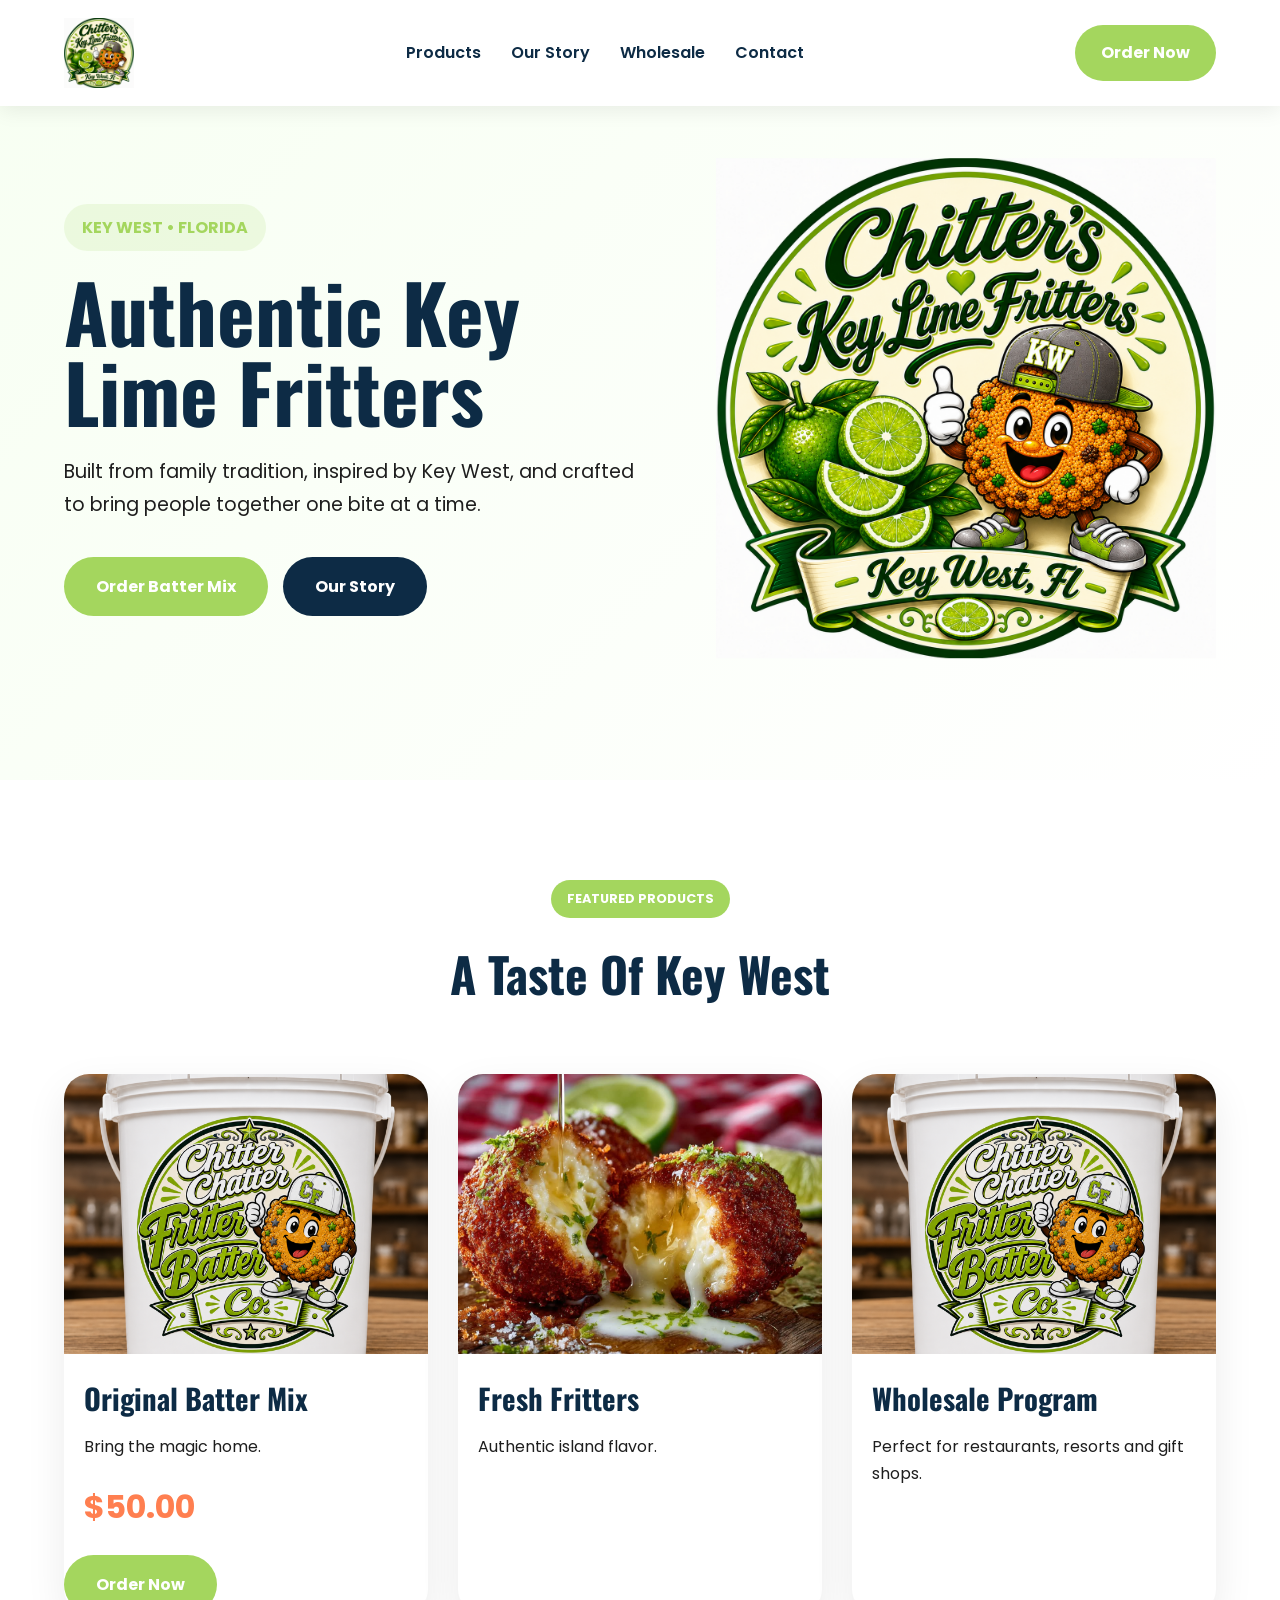
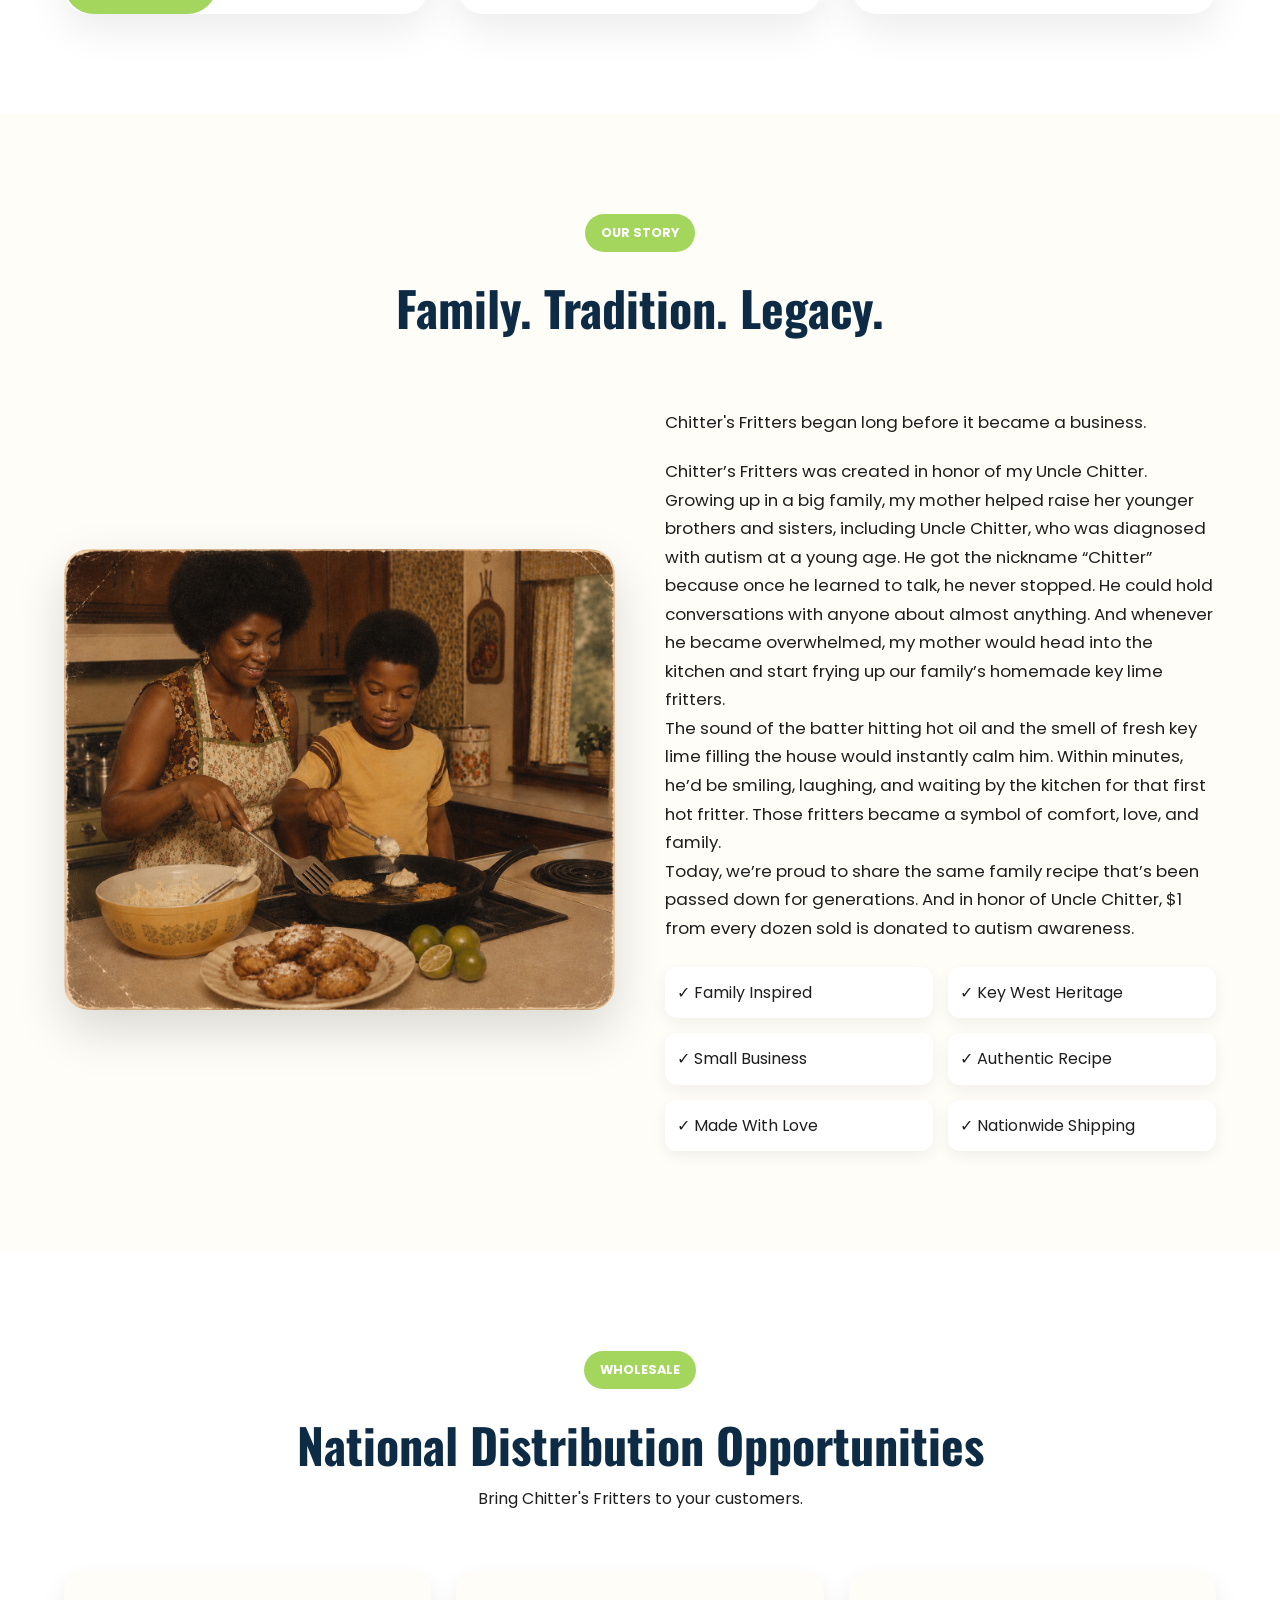
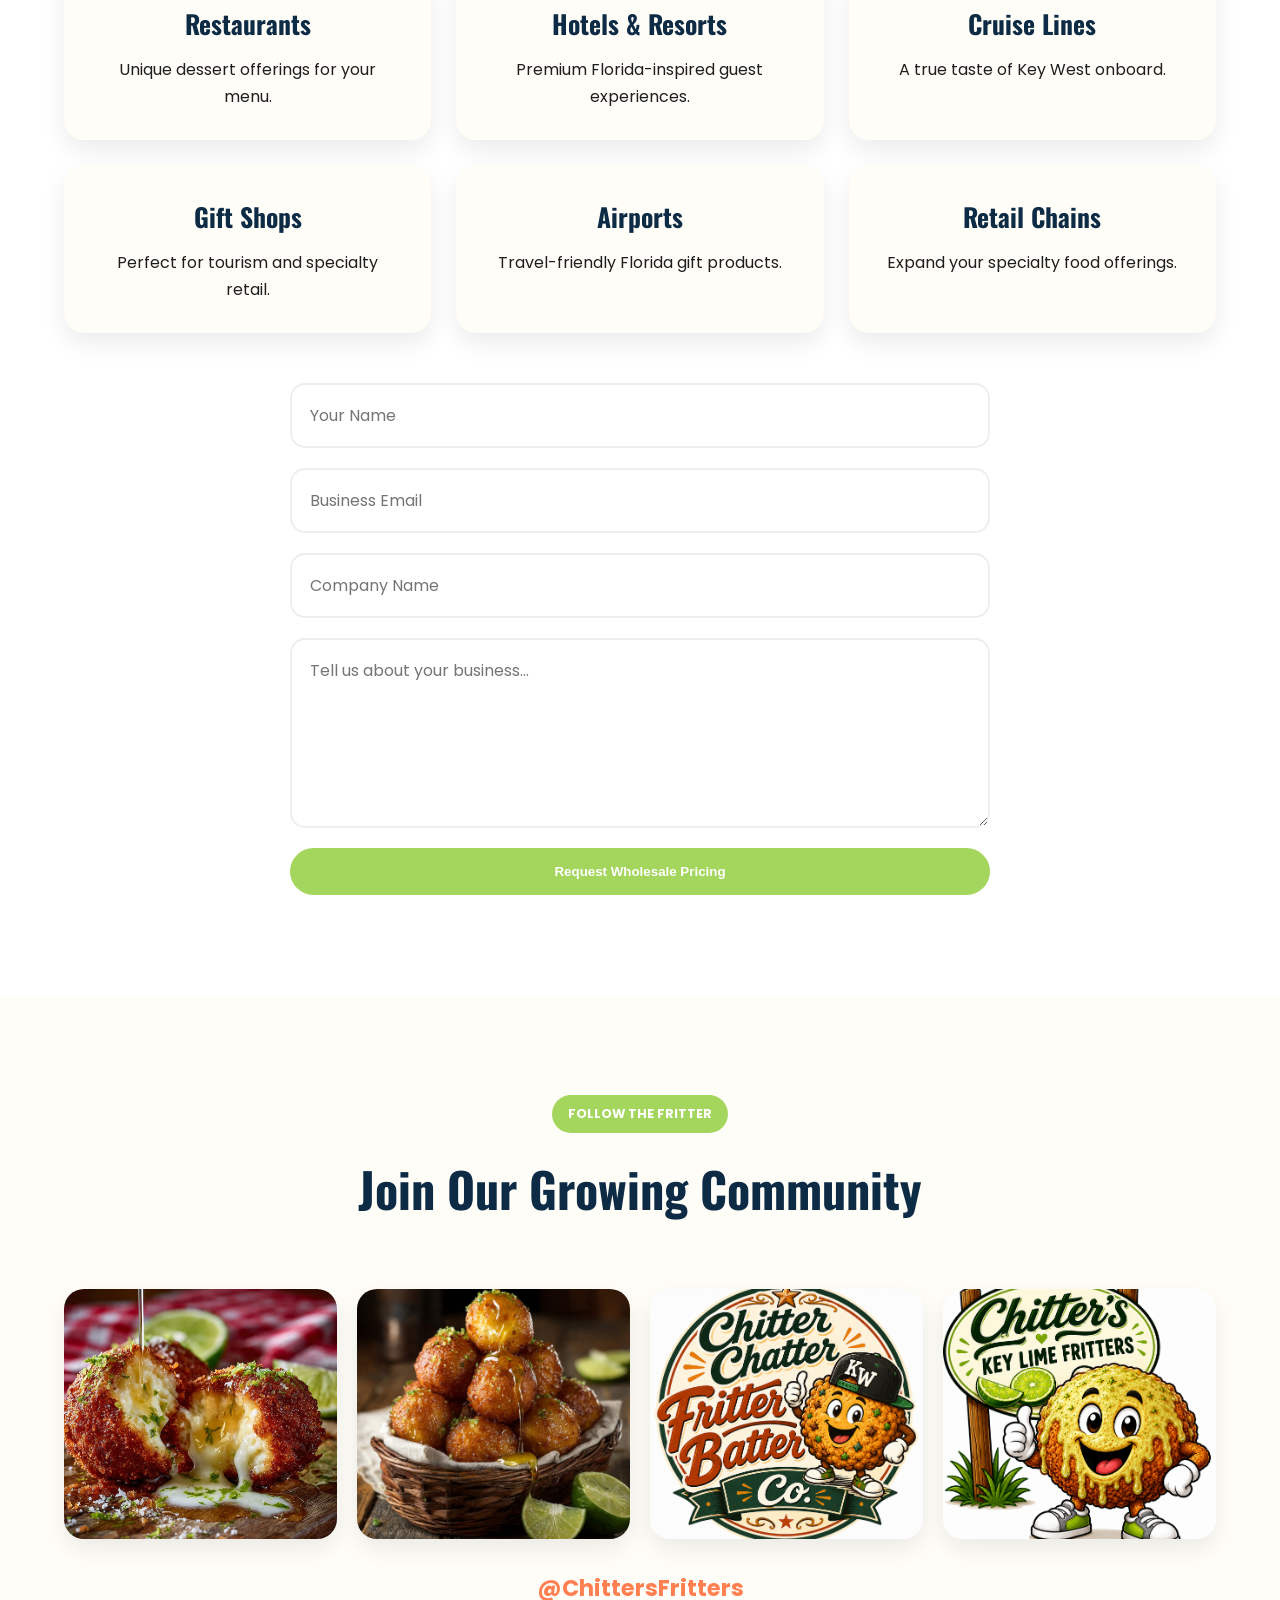
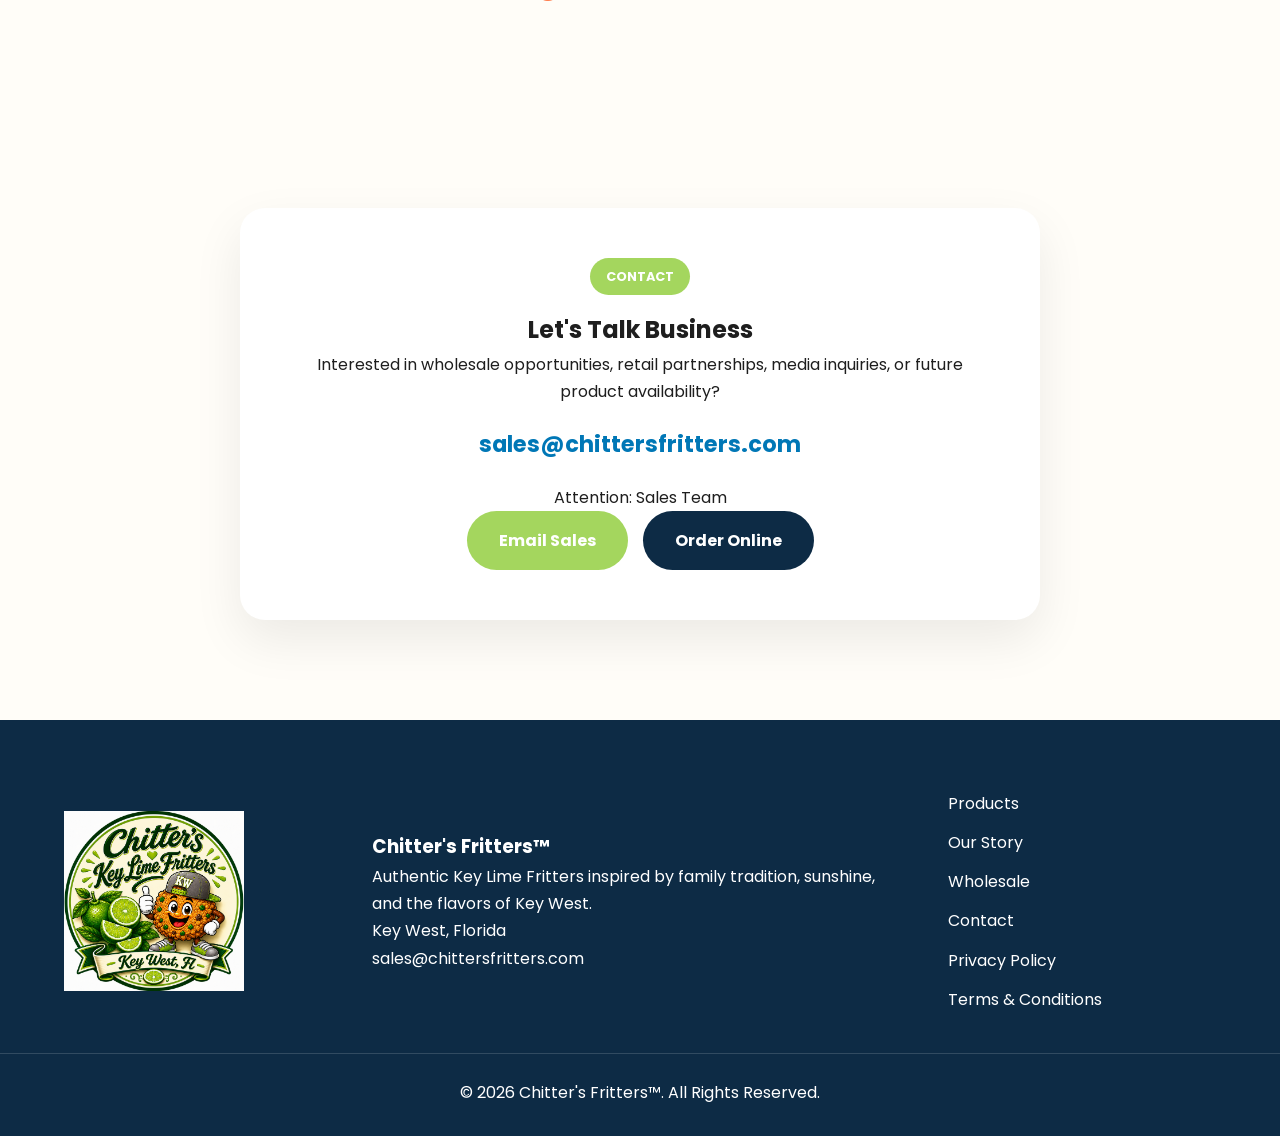
==== index.html @ dd75ef7e "Fix Stripe link URLs in index.html" ====
<!DOCTYPE html>
<html lang="en">
<head>

<meta charset="UTF-8">
<meta name="viewport" content="width=device-width, initial-scale=1.0">

<title>Chitter's Fritters™ | Authentic Key Lime Fritters From Key West Florida</title>

<meta name="description" content="Authentic Key Lime Fritters from Key West, Florida. Order online, explore our family story, and discover wholesale opportunities nationwide.">

<meta name="keywords" content="Key Lime Fritters, Key West Dessert, Florida Bakery, Wholesale Desserts, Key Lime Batter Mix">

<meta name="robots" content="index,follow">

<meta property="og:title" content="Chitter's Fritters™">
<meta property="og:description" content="Authentic Key Lime Fritters from Key West, Florida.">
<meta property="og:image" content="img/social-share.jpg">
<meta property="og:type" content="website">

<meta name="twitter:card" content="summary_large_image">
<meta name="twitter:title" content="Chitter's Fritters™">
<meta name="twitter:description" content="Authentic Key Lime Fritters from Key West, Florida.">
<meta name="twitter:image" content="img/social-share.jpg">

<link rel="preconnect" href="https://fonts.googleapis.com">
<link rel="preconnect" href="https://fonts.gstatic.com" crossorigin>

<link href="https://fonts.googleapis.com/css2?family=Oswald:wght@400;500;600;700&family=Poppins:wght@300;400;500;600;700&display=swap" rel="stylesheet">

<link rel="stylesheet" href="style.css">

</head>

<body>

<header class="site-header">

<div class="container header-container">

<a href="#" class="logo">
<img src="img/logo-main.png" alt="Chitter's Fritters Logo">
</a>

<button id="mobileToggle" class="mobile-toggle">
☰
</button>

<nav class="main-nav">

<a href="#products">Products</a>
<a href="#story">Our Story</a>
<a href="#wholesale">Wholesale</a>
<a href="#contact">Contact</a>

</nav>

<a href="https://buy.stripe.com/bJe4gB2RO29x9vb8bc6oo0"
class="header-cta">
Order Now
</a>

</div>

</header>

<section class="hero">

<div class="hero-overlay"></div>

<div class="container hero-container">

<div class="hero-content">

 

<span class="hero-badge">
KEY WEST • FLORIDA
</span>

<h1>
Authentic Key Lime Fritters
</h1>

<p>
Built from family tradition, inspired by Key West,
and crafted to bring people together one bite at a time.
</p>

<div class="hero-buttons">

<a href="https://buy.stripe.com/bJe4gB2RO29x9vb8bc6oo0"
class="btn btn-primary">
Order Batter Mix
</a>

<a href="#story"
class="btn btn-secondary">
Our Story
</a>

</div>

</div>

<div class="hero-image">

 <div class="hero-image">

    <img
    src="img/logo-main.png"
    alt="Chitter's Fritters"
    class="hero-logo">

</div>


</div>

</section>

<section id="products" class="products-section">

<div class="container">

<div class="section-header">

<span class="section-tag">
FEATURED PRODUCTS
</span>

<h2>
A Taste Of Key West
</h2>

</div>

<div class="product-grid">

<div class="product-card">

<img src="img/product-batter.png"
alt="Original Batter Mix">

<h3>
Original Batter Mix
</h3>

<p>
Bring the magic home.
</p>

<p class="price">
$50.00
</p>

<a href="https://buy.stripe.com/bJe4gB2RO29x9vb8bc6oo0"
class="btn btn-primary">
Order Now
</a>

</div>

<div class="product-card">

<img src="img/product-fritters.jpeg"
alt="Fresh Fritters">

<h3>
Fresh Fritters
</h3>

<p>
Authentic island flavor.
</p>

</div>

<div class="product-card">

<img src="img/product-wholesale.png"
alt="Wholesale">

<h3>
Wholesale Program
</h3>

<p>
Perfect for restaurants, resorts and gift shops.
</p>

</div>

</div>

</div>

</section>

 <section id="story" class="story-section">

<div class="container">

<div class="section-header">

<span class="section-tag">
OUR STORY
</span>

<h2>
Family. Tradition. Legacy.
</h2>

</div>

<div class="story-grid">

<div class="story-image">

<img
src="img/story-family.png"
alt="Clifford and his mother">

</div>

<div class="story-content">

<p>
Chitter's Fritters began long before it became a business.
</p>

<p>
Chitter’s Fritters was created in honor of my Uncle Chitter.
Growing up in a big family, my mother helped raise her younger brothers and sisters, including Uncle Chitter, who was diagnosed with autism at a young age.
He got the nickname “Chitter” because once he learned to talk, he never stopped. He could hold conversations with anyone about almost anything. And whenever he became overwhelmed, my mother would head into the kitchen and start frying up our family’s homemade key lime fritters.
<br>The sound of the batter hitting hot oil and the smell of fresh key lime filling the house would instantly calm him. Within minutes, he’d be smiling, laughing, and waiting by the kitchen for that first hot fritter.
Those fritters became a symbol of comfort, love, and family.
<br>Today, we’re proud to share the same family recipe that’s been passed down for generations.
And in honor of Uncle Chitter, $1 from every dozen sold is donated to autism awareness.


</p>



<ul class="story-features">

<li>✓ Family Inspired</li>
<li>✓ Key West Heritage</li>
<li>✓ Small Business</li>
<li>✓ Authentic Recipe</li>
<li>✓ Made With Love</li>
<li>✓ Nationwide Shipping</li>

</ul>

</div>

</div>

</div>

</section>

<section id="wholesale" class="wholesale-section">

<div class="container">

<div class="section-header">

<span class="section-tag">
WHOLESALE
</span>

<h2>
National Distribution Opportunities
</h2>

<p>
Bring Chitter's Fritters to your customers.
</p>

</div>

<div class="wholesale-grid">

<div class="wholesale-card">
<h3>Restaurants</h3>
<p>Unique dessert offerings for your menu.</p>
</div>

<div class="wholesale-card">
<h3>Hotels & Resorts</h3>
<p>Premium Florida-inspired guest experiences.</p>
</div>

<div class="wholesale-card">
<h3>Cruise Lines</h3>
<p>A true taste of Key West onboard.</p>
</div>

<div class="wholesale-card">
<h3>Gift Shops</h3>
<p>Perfect for tourism and specialty retail.</p>
</div>

<div class="wholesale-card">
<h3>Airports</h3>
<p>Travel-friendly Florida gift products.</p>
</div>

<div class="wholesale-card">
<h3>Retail Chains</h3>
<p>Expand your specialty food offerings.</p>
</div>

</div>

<div class="wholesale-form">

<form
action="https://formsubmit.co/sales@chittersfritters.com"
method="POST">

<input
type="hidden"
name="_subject"
value="New Wholesale Inquiry">

<input
type="text"
name="name"
placeholder="Your Name"
required>

<input
type="email"
name="email"
placeholder="Business Email"
required>

<input
type="text"
name="company"
placeholder="Company Name">

<textarea
name="message"
rows="6"
placeholder="Tell us about your business..."
required></textarea>

<button
type="submit"
class="btn btn-primary">

Request Wholesale Pricing

</button>

</form>

</div>

</div>

</section>

<section class="social-section">

<div class="container">

<div class="section-header">

<span class="section-tag">
FOLLOW THE FRITTER
</span>

<h2>
Join Our Growing Community
</h2>

</div>

<div class="social-gallery">

<img src="img/51aa923954a6363ad8de9cd00334c217.jpeg" alt="">
<img src="img/4613f40e4bb4f64c9a9b5998a9bf68c1.jpeg" alt="">
<img src="img/C73D99D2-7606-4FD5-9A30-D7785912AECC.png" alt="">
<img src="img/9EC31C07-DB96-40D6-BD1A-24A4D889BE07.png" alt="">

</div>

<p class="social-handle">
@ChittersFritters
</p>

</div>

</section> 

 <section id="contact" class="contact-section">

<div class="container">

<div class="contact-card">

<span class="section-tag">
CONTACT
</span>

<h2>
Let's Talk Business
</h2>

<p>
Interested in wholesale opportunities,
retail partnerships, media inquiries,
or future product availability?
</p>

<a
href="mailto:sales@chittersfritters.com"
class="contact-email">

sales@chittersfritters.com

</a>

<p>
Attention: Sales Team
</p>

<div class="contact-buttons">

<a
href="mailto:sales@chittersfritters.com"
class="btn btn-primary">

Email Sales

</a>

<a
href="https://buy.stripe.com/bJe4gB2RO29x9vb8bc6oo0"
class="btn btn-secondary">

Order Online

</a>

</div>

</div>

</div>

</section>

<footer class="site-footer">

<div class="container footer-container">

<div class="footer-logo">

<img
src="img/logo-main.png"
alt="Chitter's Fritters Logo">

</div>

<div class="footer-content">

<h3>
Chitter's Fritters™
</h3>

<p>
Authentic Key Lime Fritters inspired by family tradition,
sunshine, and the flavors of Key West.
</p>

<p>
Key West, Florida
</p>

<p>
sales@chittersfritters.com
</p>

</div>

<div class="footer-links">

<a href="#products">Products</a>
<a href="#story">Our Story</a>
<a href="#wholesale">Wholesale</a>
<a href="#contact">Contact</a>
 <a href="/privacy-policy.html">Privacy Policy</a>
 <a href="/terms-and-conditions.html">Terms & Conditions</a>



</div>

</div>

<div class="copyright">

<p>
© 2026 Chitter's Fritters™.
All Rights Reserved.
</p>

</div>

</footer>

<script type="application/ld+json">
{
"@context":"https://schema.org",
"@type":"Bakery",
"name":"Chitter's Fritters",
"url":"https://chittersfritters.com",
"email":"sales@chittersfritters.com",
"description":"Authentic Key Lime Fritters from Key West, Florida.",
"address":{
"@type":"PostalAddress",
"addressLocality":"Key West",
"addressRegion":"FL",
"addressCountry":"US"
},
"areaServed":"United States"
}
</script>

<script type="application/ld+json">
{
"@context":"https://schema.org",
"@type":"Organization",
"name":"Chitter's Fritters",
"url":"https://chittersfritters.com",
"logo":"https://chittersfritters.com/img/logo-main.png",
"email":"sales@chittersfritters.com",
"sameAs":[
"https://instagram.com/chittersfritters",
"https://facebook.com/chittersfritters",
"https://tiktok.com/@chittersfritters"
]
}
</script>

<script src="app.js"></script>

</body>
</html>
---- style.css ----
/* ==========================================
   CHITTER'S FRITTERS™
   STYLE.CSS
========================================== */

:root{

--lime:#A4D65E;
--ocean:#0077B6;
--navy:#0D2B45;
--sunset:#FF7F50;
--cream:#FFFDF8;
--white:#FFFFFF;
--dark:#1E1E1E;

}

*{
margin:0;
padding:0;
box-sizing:border-box;
}

html{
scroll-behavior:smooth;
}

body{

font-family:'Poppins',sans-serif;
background:var(--cream);
color:var(--dark);
overflow-x:hidden;
line-height:1.7;

}

img{
max-width:100%;
display:block;
}

a{
text-decoration:none;
}

.container{

width:90%;
max-width:1300px;
margin:auto;

}

/* ==========================================
   HEADER
========================================== */

.site-header{

position:fixed;
top:0;
left:0;
width:100%;

background:
rgba(255,255,255,.96);

backdrop-filter:blur(15px);

box-shadow:
0 4px 20px rgba(0,0,0,.08);

z-index:9999;

}

.header-container{

display:flex;
align-items:center;
justify-content:space-between;

padding:18px 0;

}

.logo img{

height:70px;
width:auto;

}

.main-nav{

display:flex;
gap:30px;

}

.main-nav a{

color:var(--navy);
font-weight:600;

transition:.3s;

}

.main-nav a:hover{

color:var(--sunset);

}

.header-cta{

background:var(--lime);
color:white;

padding:14px 26px;

border-radius:50px;

font-weight:700;

transition:.3s;

}

.header-cta:hover{

background:var(--sunset);

}

.mobile-toggle{

display:none;

border:none;
background:none;

font-size:2rem;

cursor:pointer;

}

/* ==========================================
   HERO
========================================== */

.hero{

padding-top:160px;
padding-bottom:120px;

background:
linear-gradient(
135deg,
#f7fff2,
#ffffff
);

}

.hero-container{

display:grid;
grid-template-columns:1.2fr 1fr;

gap:60px;

align-items:center;

}

.hero-badge{

display:inline-block;

background:
rgba(164,214,94,.15);

color:var(--lime);

padding:10px 18px;

border-radius:50px;

font-weight:700;

margin-bottom:20px;

}

.hero h1{

font-family:'Oswald',sans-serif;

font-size:5rem;

line-height:1;

color:var(--navy);

margin-bottom:25px;

}

.hero p{

font-size:1.2rem;

margin-bottom:35px;

max-width:650px;

}

.hero-buttons{

display:flex;
gap:15px;
flex-wrap:wrap;

}

.hero-logo{

max-width:500px;

margin:auto;

animation:
floatLogo 4s ease-in-out infinite;

}

@keyframes floatLogo{

0%{
transform:translateY(0);
}

50%{
transform:translateY(-10px);
}

100%{
transform:translateY(0);
}

}

/* ==========================================
   BUTTONS
========================================== */

.btn{

display:inline-block;

padding:16px 32px;

border-radius:50px;

font-weight:700;

transition:.3s;

}

.btn-primary{

background:var(--lime);
color:white;

}

.btn-primary:hover{

background:var(--sunset);

transform:translateY(-3px);

}

.btn-secondary{

background:var(--navy);
color:white;

}

.btn-secondary:hover{

background:var(--ocean);

}

/* ==========================================
   SECTIONS
========================================== */

section{

padding:100px 0;

}

.section-header{

text-align:center;

margin-bottom:60px;

}

.section-tag{

display:inline-block;

background:var(--lime);

color:white;

padding:8px 16px;

border-radius:50px;

font-size:.8rem;

font-weight:700;

margin-bottom:15px;

}

.section-header h2{

font-family:'Oswald',sans-serif;

font-size:3rem;

color:var(--navy);

}

/* ==========================================
   PRODUCTS
========================================== */

.products-section{

background:white;

}

.product-grid{

display:grid;

grid-template-columns:
repeat(3,1fr);

gap:30px;

}

.product-card{

background:white;

border-radius:25px;

overflow:hidden;

box-shadow:
0 15px 40px rgba(0,0,0,.08);

transition:.3s;

}

.product-card:hover{

transform:
translateY(-10px);

}

.product-card img{

width:100%;
height:280px;

object-fit:cover;

}

.product-card h3{

padding:20px 20px 10px;

font-family:'Oswald',sans-serif;

font-size:1.8rem;

color:var(--navy);

}

.product-card p{

padding:0 20px 20px;

}

.price{

font-size:2rem;
font-weight:700;

color:var(--sunset);

}

/* ==========================================
   STORY
========================================== */

.story-grid{

display:grid;

grid-template-columns:1fr 1fr;

gap:50px;

align-items:center;

}

.story-image img{

border-radius:25px;

box-shadow:
0 20px 50px rgba(0,0,0,.15);

}

.story-content p{

margin-bottom:20px;

font-size:1.05rem;

}

.story-features{

list-style:none;

display:grid;

grid-template-columns:
repeat(2,1fr);

gap:15px;

margin-top:25px;

}

.story-features li{

background:white;

padding:12px;

border-radius:12px;

box-shadow:
0 5px 15px rgba(0,0,0,.06);

}

/* ==========================================
   WHOLESALE
========================================== */

.wholesale-section{

background:white;

}

.wholesale-grid{

display:grid;

grid-template-columns:
repeat(3,1fr);

gap:25px;

margin-bottom:50px;

}

.wholesale-card{

background:var(--cream);

padding:30px;

border-radius:20px;

text-align:center;

box-shadow:
0 10px 25px rgba(0,0,0,.08);

}

.wholesale-card h3{

font-family:'Oswald',sans-serif;

font-size:1.6rem;

color:var(--navy);

margin-bottom:10px;

}

.wholesale-form{

max-width:700px;

margin:auto;

}

.wholesale-form form{

display:flex;

flex-direction:column;

gap:20px;

}

.wholesale-form input,
.wholesale-form textarea{

padding:18px;

border:2px solid #eee;

border-radius:15px;

font-size:1rem;

font-family:'Poppins',sans-serif;

}

.wholesale-form button{

border:none;

cursor:pointer;

}

/* ==========================================
   SOCIAL
========================================== */

.social-gallery{

display:grid;

grid-template-columns:
repeat(4,1fr);

gap:20px;

}

.social-gallery img{

height:250px;

width:100%;

object-fit:cover;

border-radius:20px;

box-shadow:
0 10px 25px rgba(0,0,0,.08);

}

.social-handle{

text-align:center;

font-size:1.4rem;

font-weight:700;

margin-top:30px;

color:var(--sunset);

}

/* ==========================================
   CONTACT
========================================== */

.contact-card{

max-width:800px;

margin:auto;

padding:50px;

background:white;

border-radius:25px;

box-shadow:
0 20px 50px rgba(0,0,0,.08);

text-align:center;

}

.contact-email{

display:block;

font-size:1.4rem;

font-weight:700;

margin:20px 0;

color:var(--ocean);

}

.contact-buttons{

display:flex;
justify-content:center;
gap:15px;
flex-wrap:wrap;

}

/* ==========================================
   FOOTER
========================================== */

.site-footer{

background:var(--navy);

color:white;

padding:70px 0 30px;

}

.footer-container{

display:grid;

grid-template-columns:
1fr 2fr 1fr;

gap:40px;

align-items:center;

}

.footer-logo img{

max-width:180px;

}

.footer-links{

display:flex;

flex-direction:column;

gap:12px;

}

.footer-links a{

color:white;

}

.copyright{

text-align:center;

margin-top:40px;

padding-top:25px;

border-top:
1px solid rgba(255,255,255,.15);

}

/* ==========================================
   MOBILE
========================================== */

@media(max-width:992px){

.hero-container,
.story-grid{

grid-template-columns:1fr;

}

.product-grid{

grid-template-columns:1fr;

}

.wholesale-grid{

grid-template-columns:1fr 1fr;

}

.social-gallery{

grid-template-columns:1fr 1fr;

}

.footer-container{

grid-template-columns:1fr;

text-align:center;

}

}

@media(max-width:768px){

.mobile-toggle{

display:block;

}

.main-nav{

display:none;

position:absolute;

top:100px;
left:0;

width:100%;

background:white;

padding:25px;

flex-direction:column;

gap:20px;

box-shadow:
0 10px 25px rgba(0,0,0,.08);

}

.main-nav.show{

display:flex;

}

.header-cta{

display:none;

}

.hero{

padding-top:140px;

}

.hero h1{

font-size:3rem;

}

.hero-buttons{

flex-direction:column;

}

.btn{

width:100%;
text-align:center;

}

.wholesale-grid,
.social-gallery{

grid-template-columns:1fr;

}

.story-features{

grid-template-columns:1fr;

}

.contact-card{

padding:30px 20px;

}

}

@media(max-width:480px){

.hero h1{

font-size:2.3rem;

}

.section-header h2{

font-size:2rem;

}

.logo img{

height:55px;

}

  }
.fade-up{
opacity:0;
transform:translateY(30px);
transition:all .7s ease;
}

.visible{
opacity:1;
transform:translateY(0);
}

.main-nav a.active{
color:#FF7F50;
}
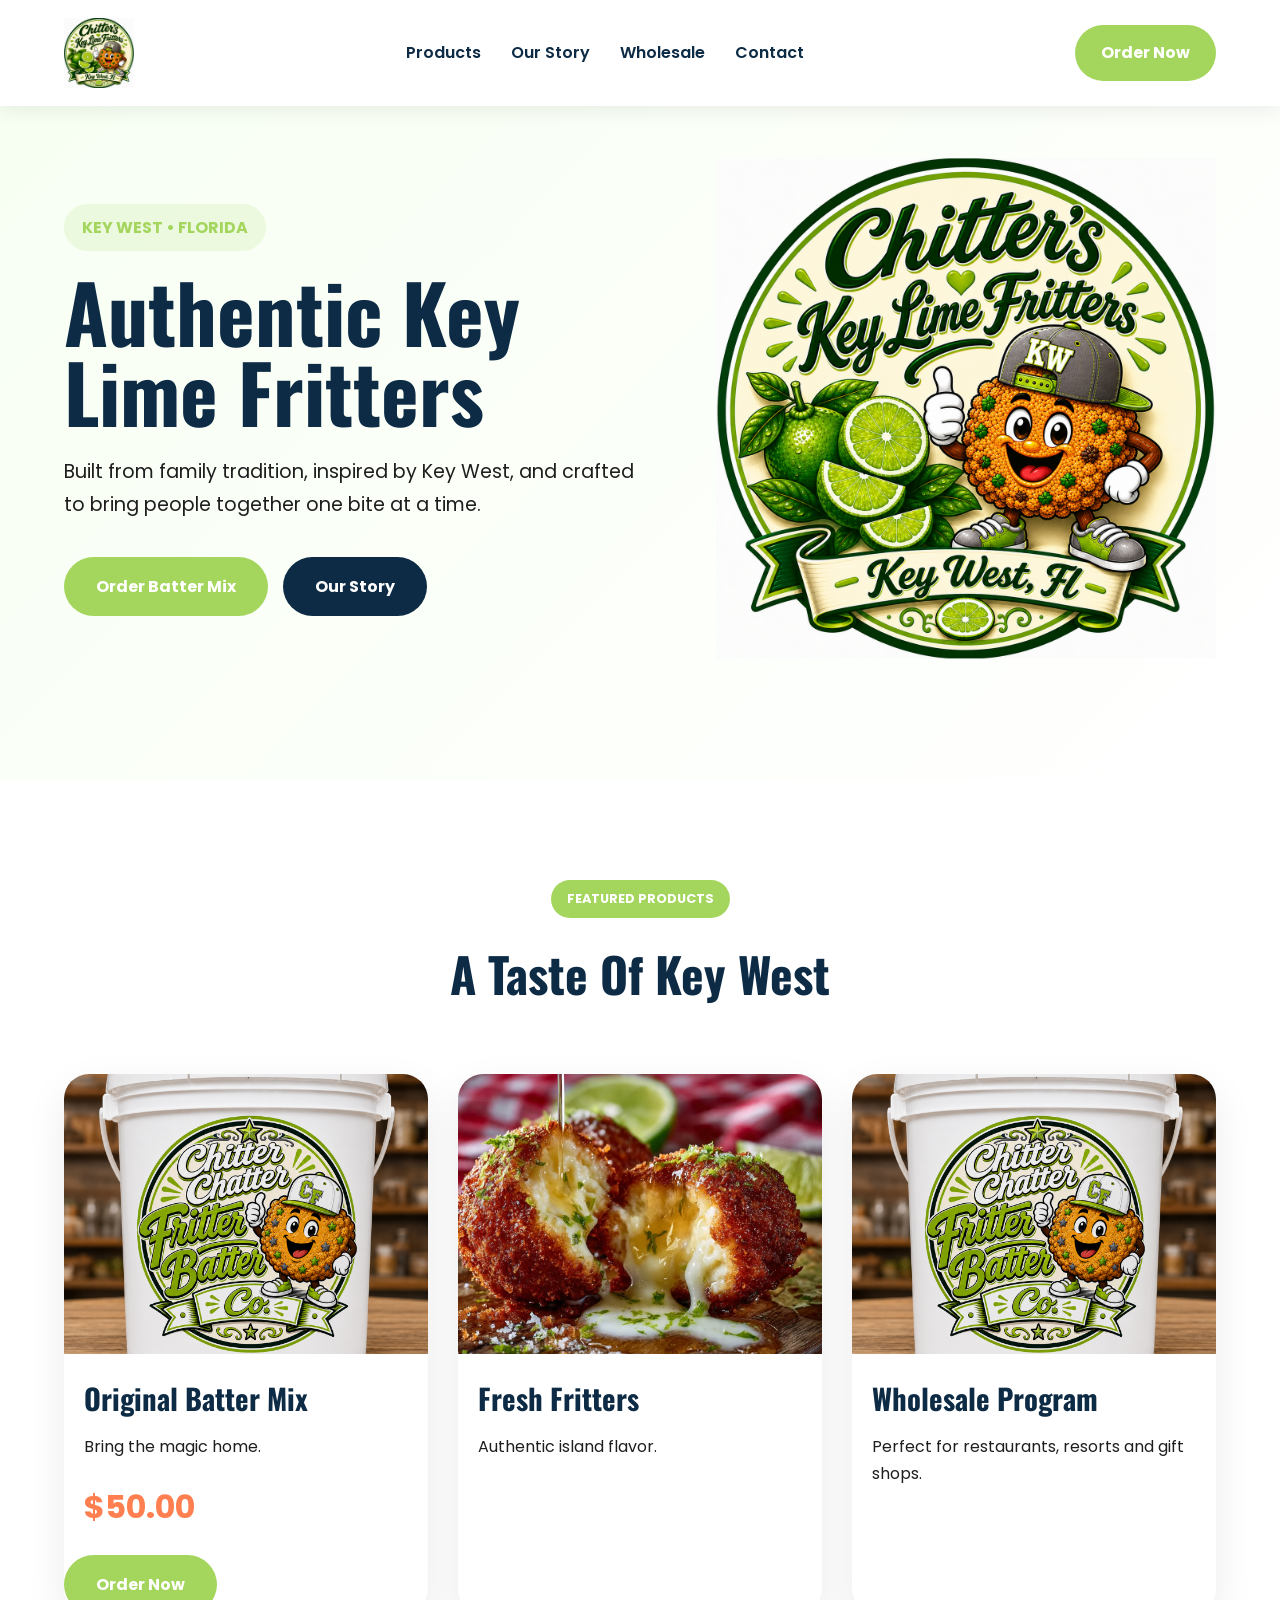
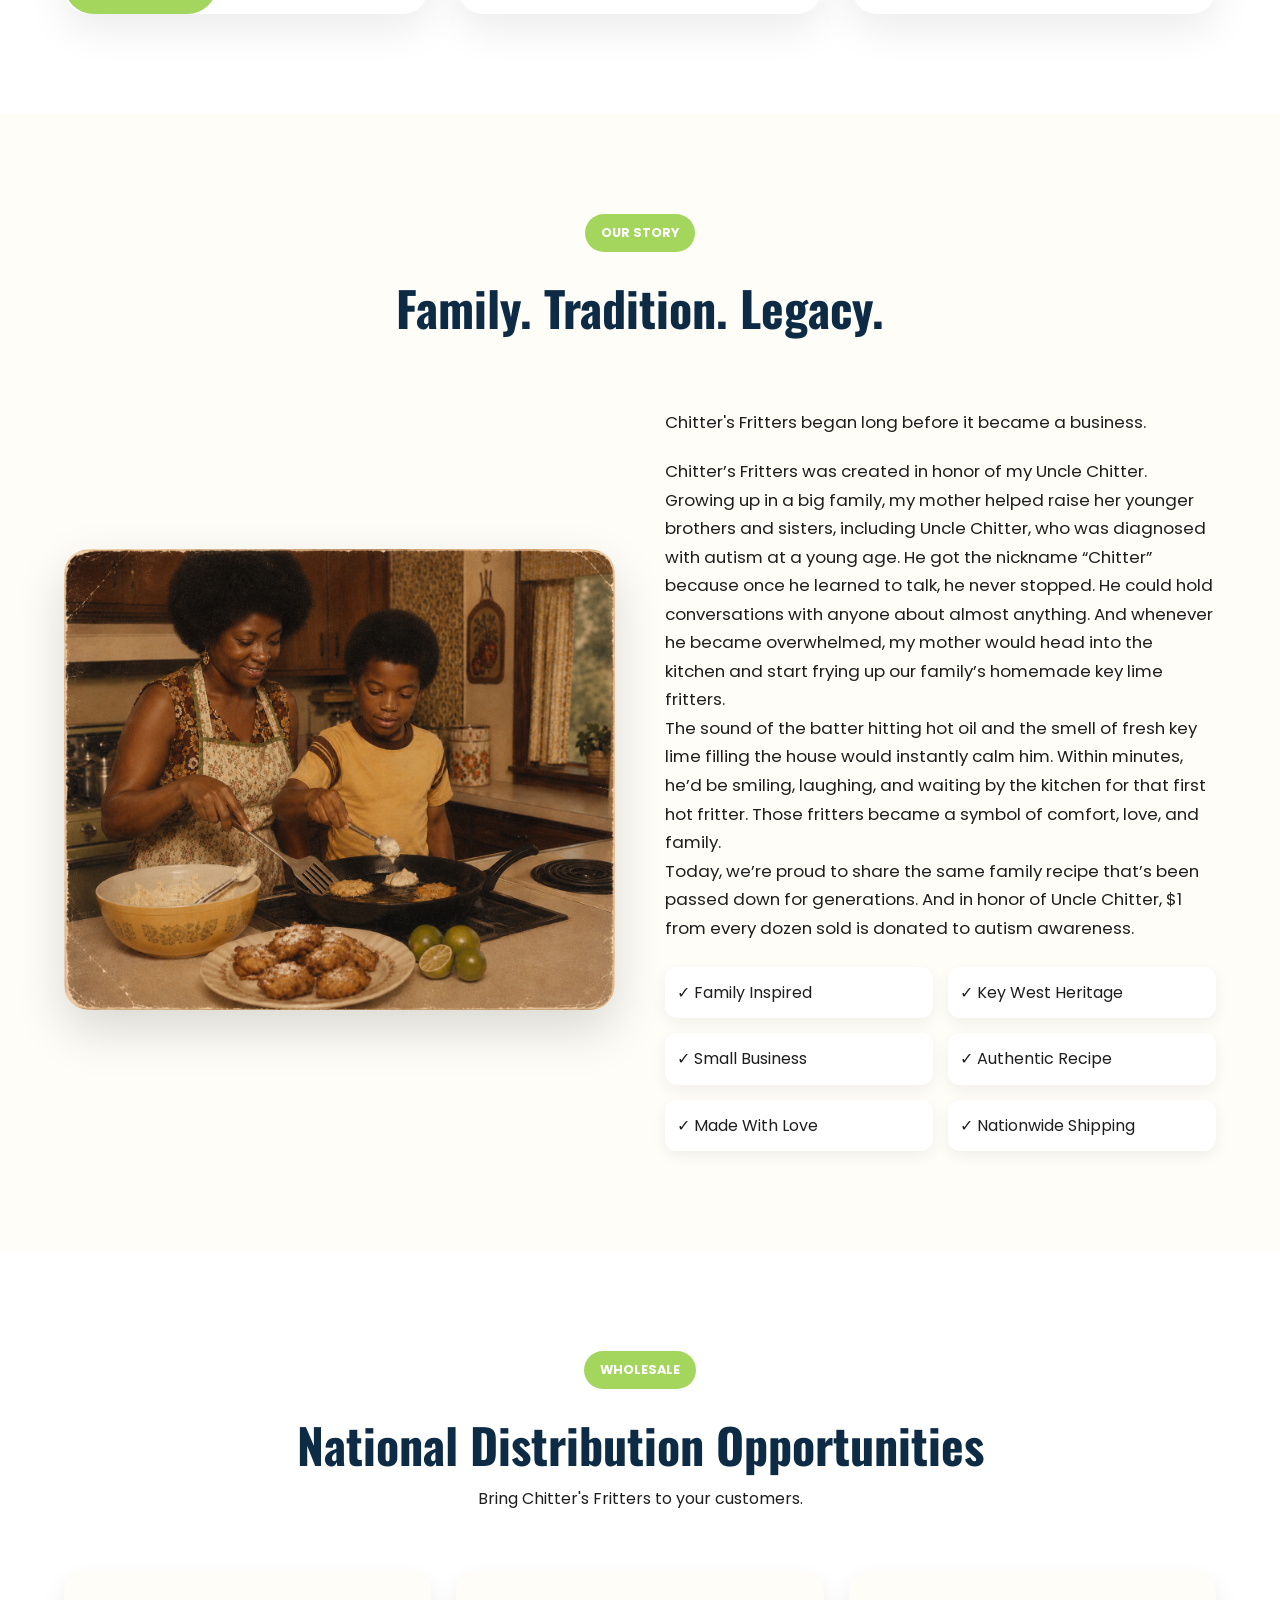
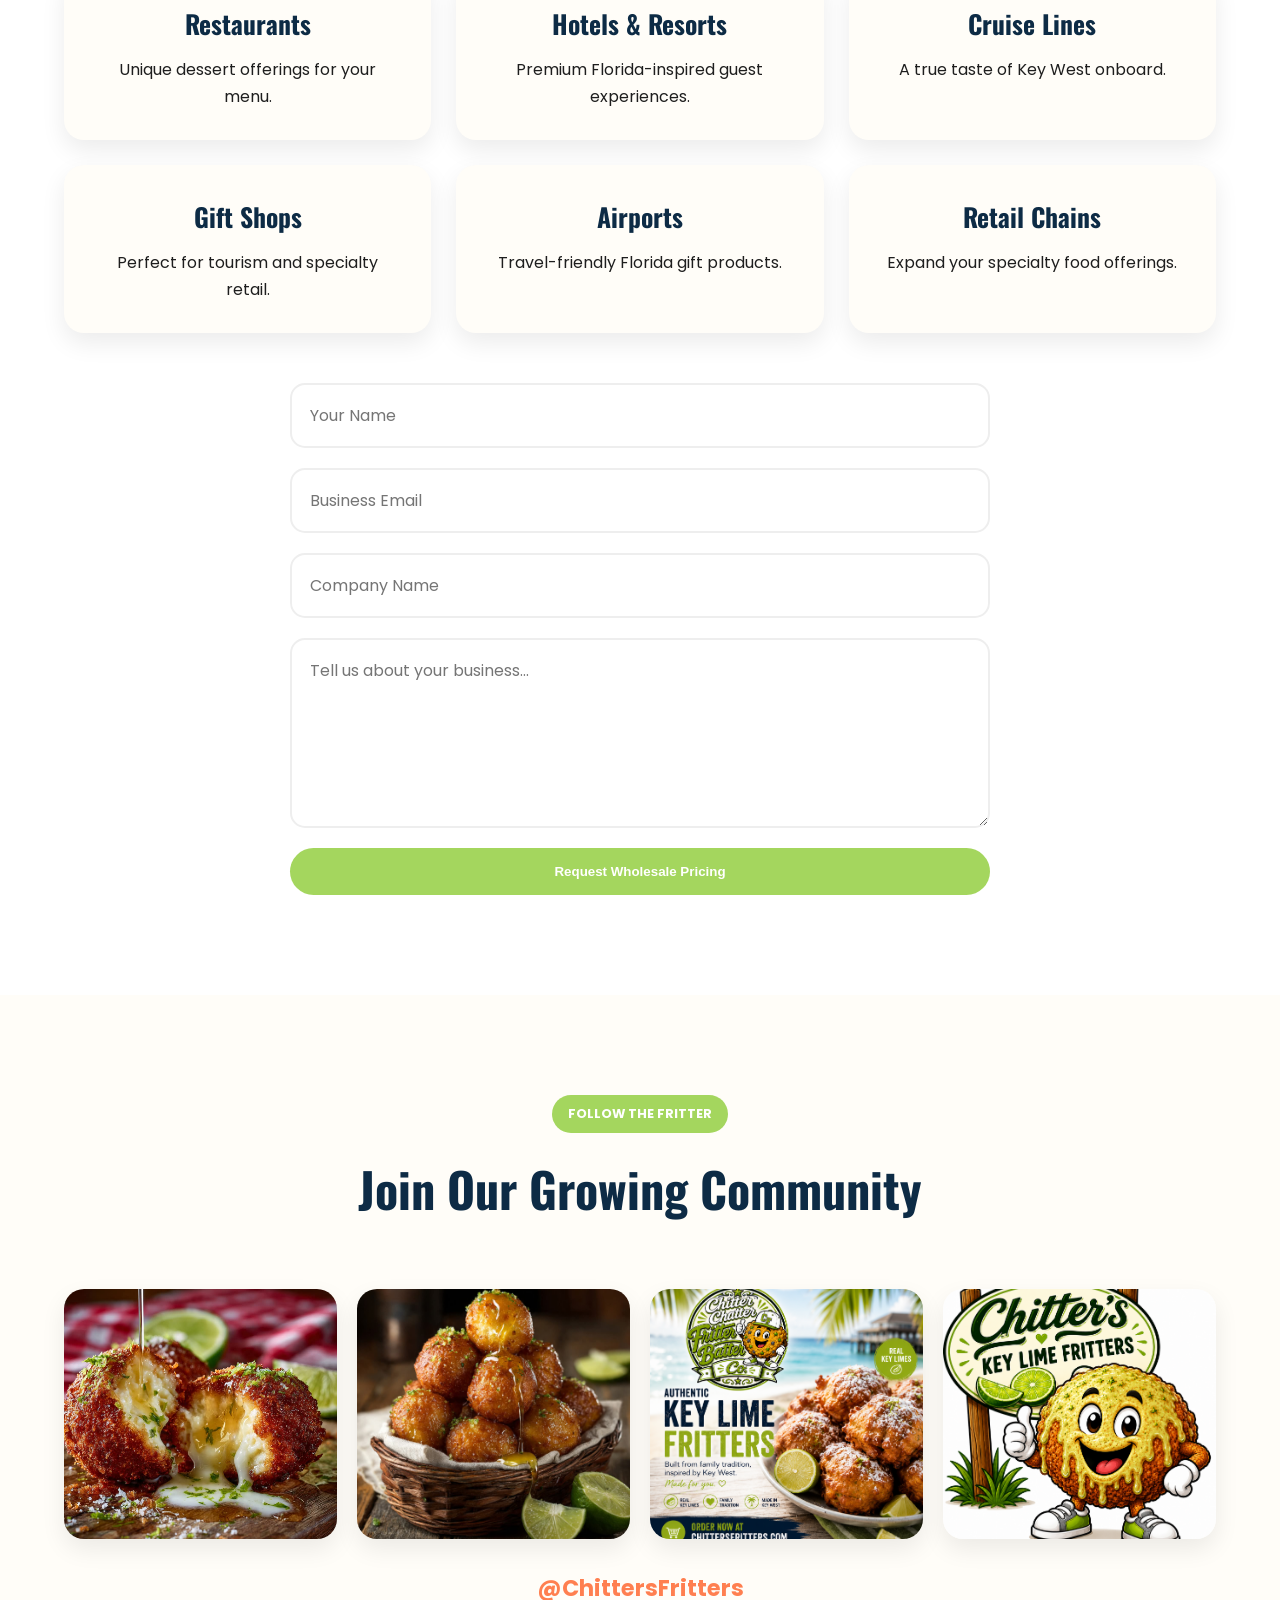
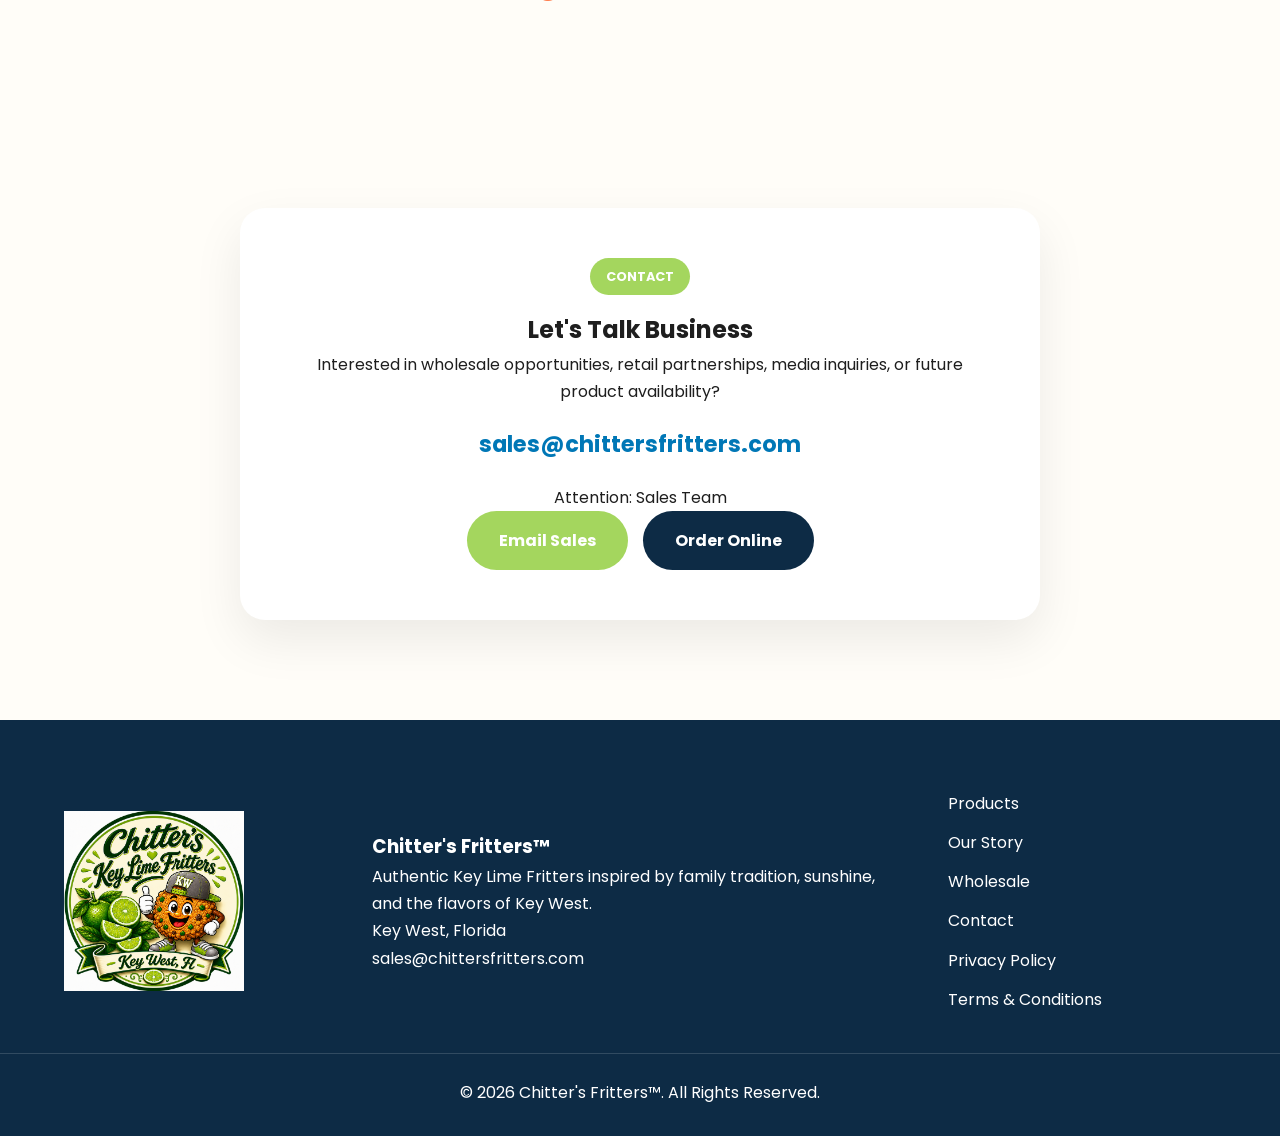
==== commit 6df6f496: "Replace image in social gallery" ====
--- a/index.html
+++ b/index.html
@@ -386,7 +386,7 @@
 
 <img src="img/51aa923954a6363ad8de9cd00334c217.jpeg" alt="">
 <img src="img/4613f40e4bb4f64c9a9b5998a9bf68c1.jpeg" alt="">
-<img src="img/C73D99D2-7606-4FD5-9A30-D7785912AECC.png" alt="">
+<img src="img/file_000000009a50720c8fa719ff1da396c4.png" alt="">
 <img src="img/9EC31C07-DB96-40D6-BD1A-24A4D889BE07.png" alt="">
 
 </div>
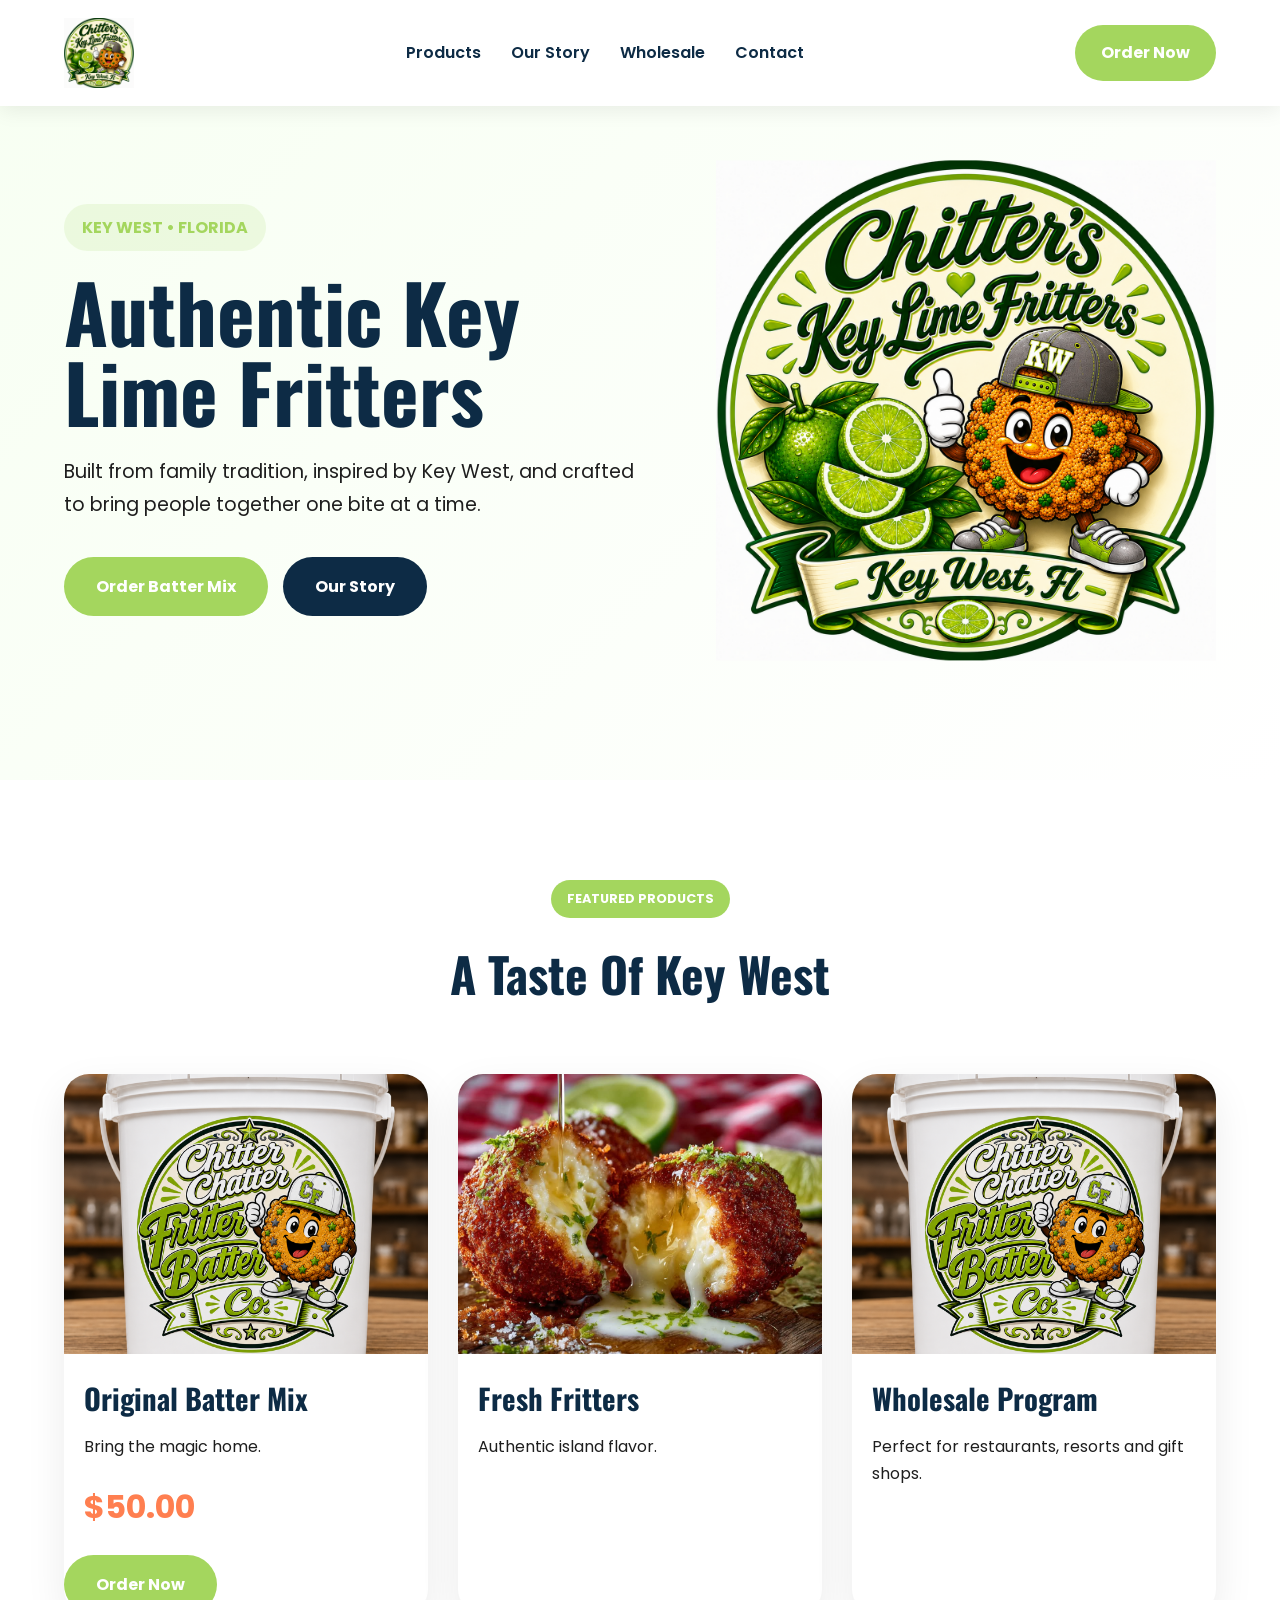
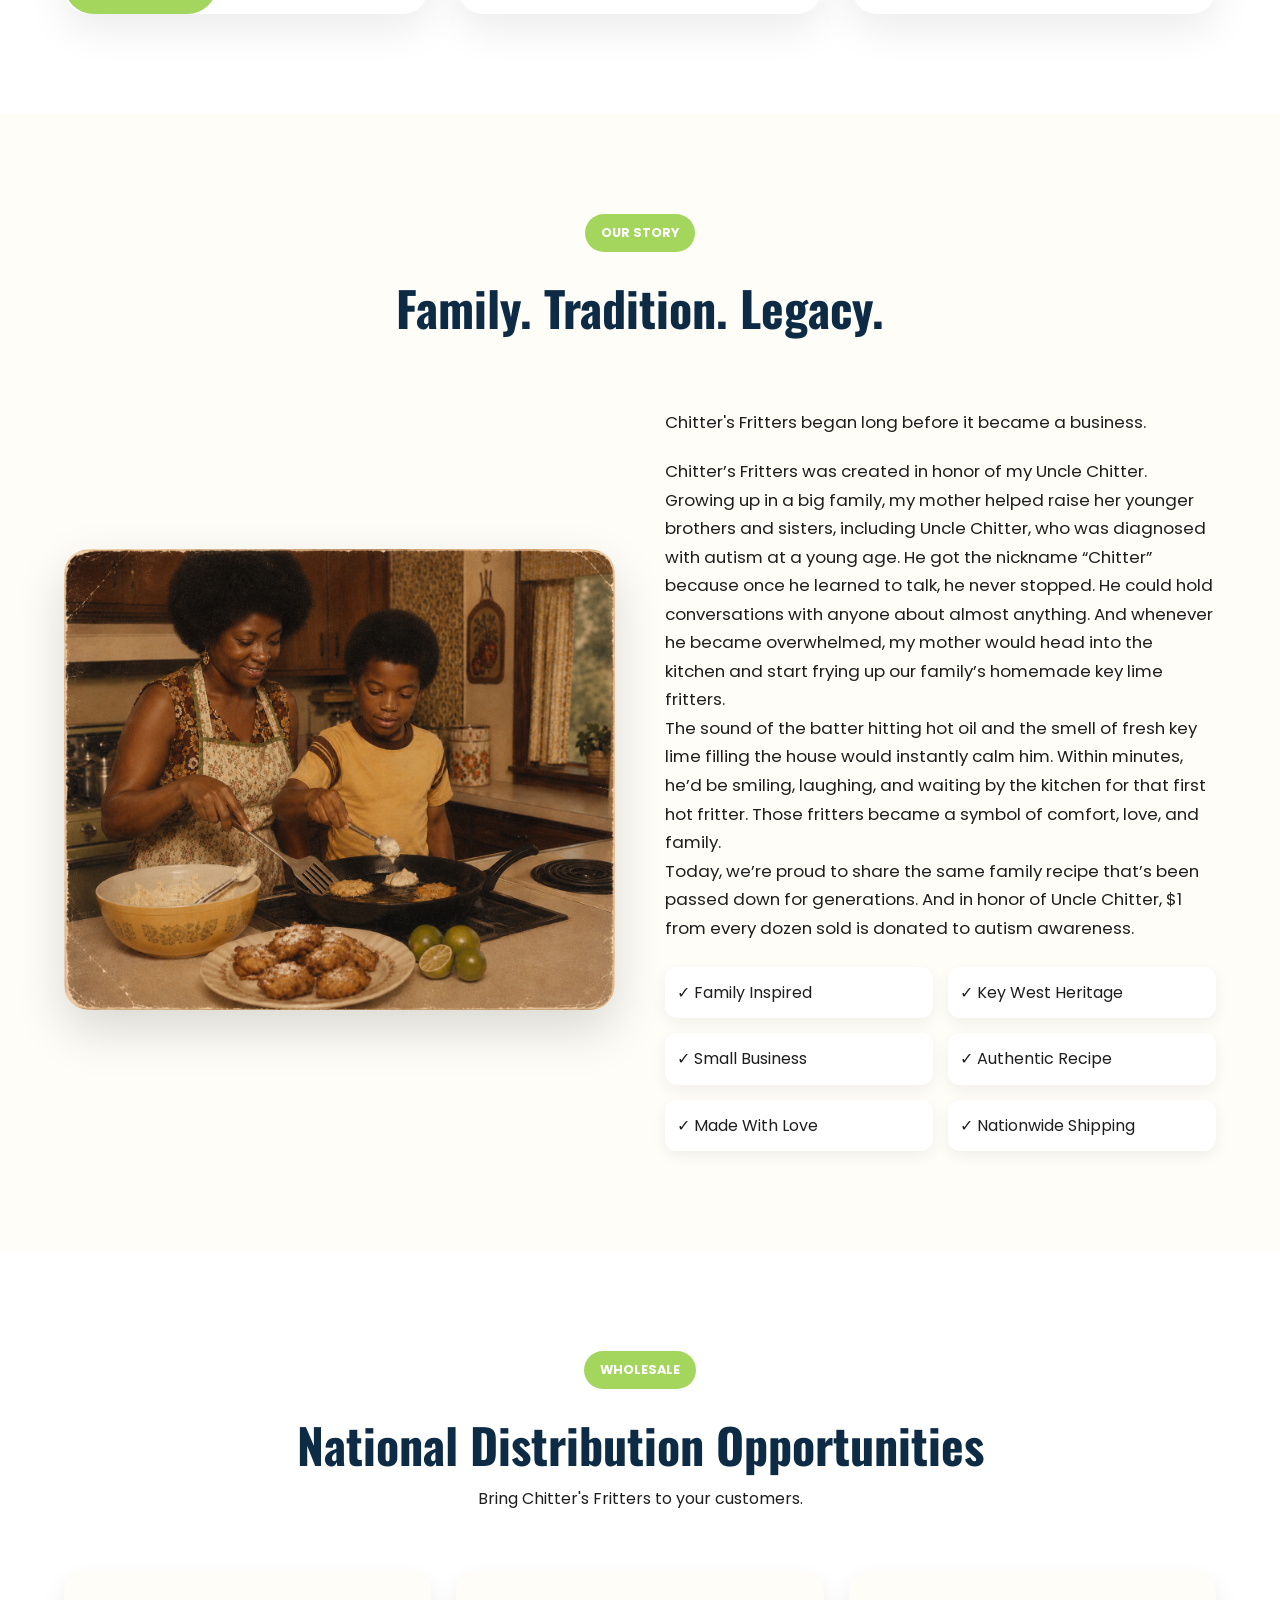
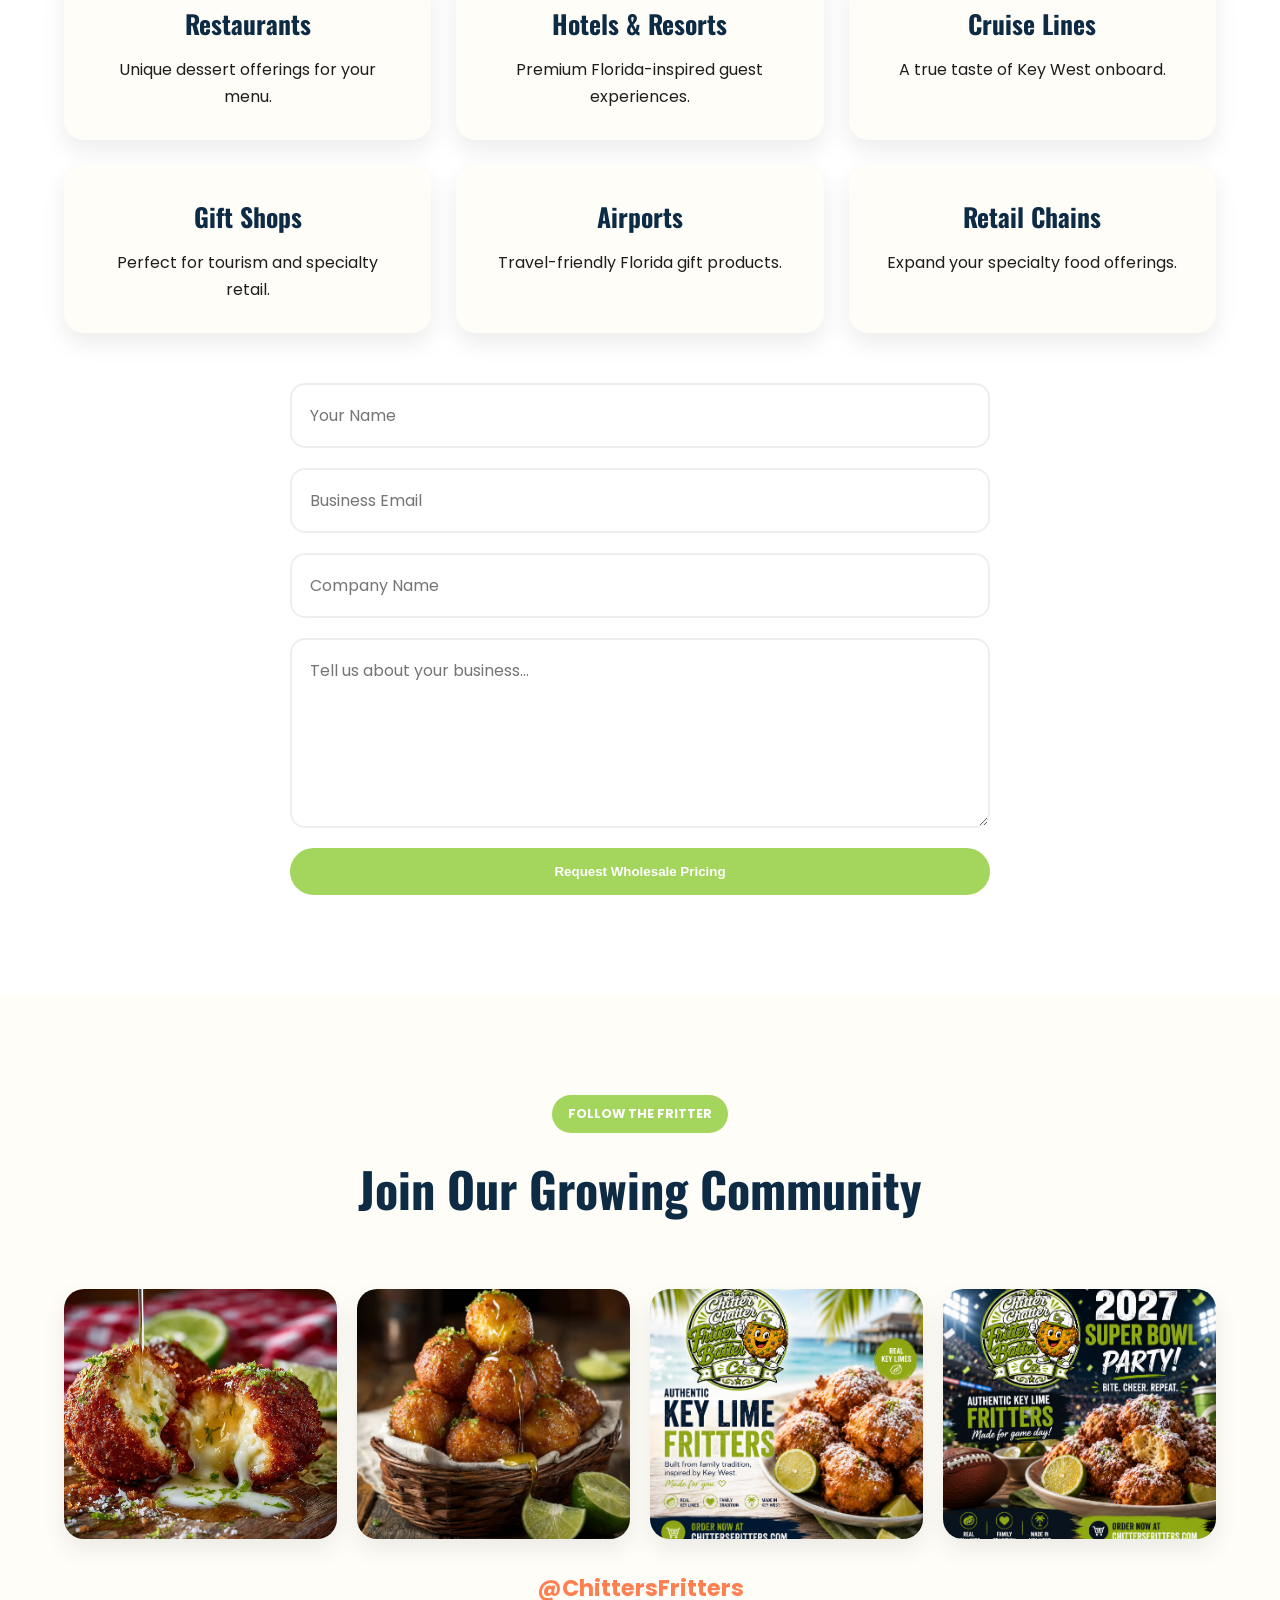
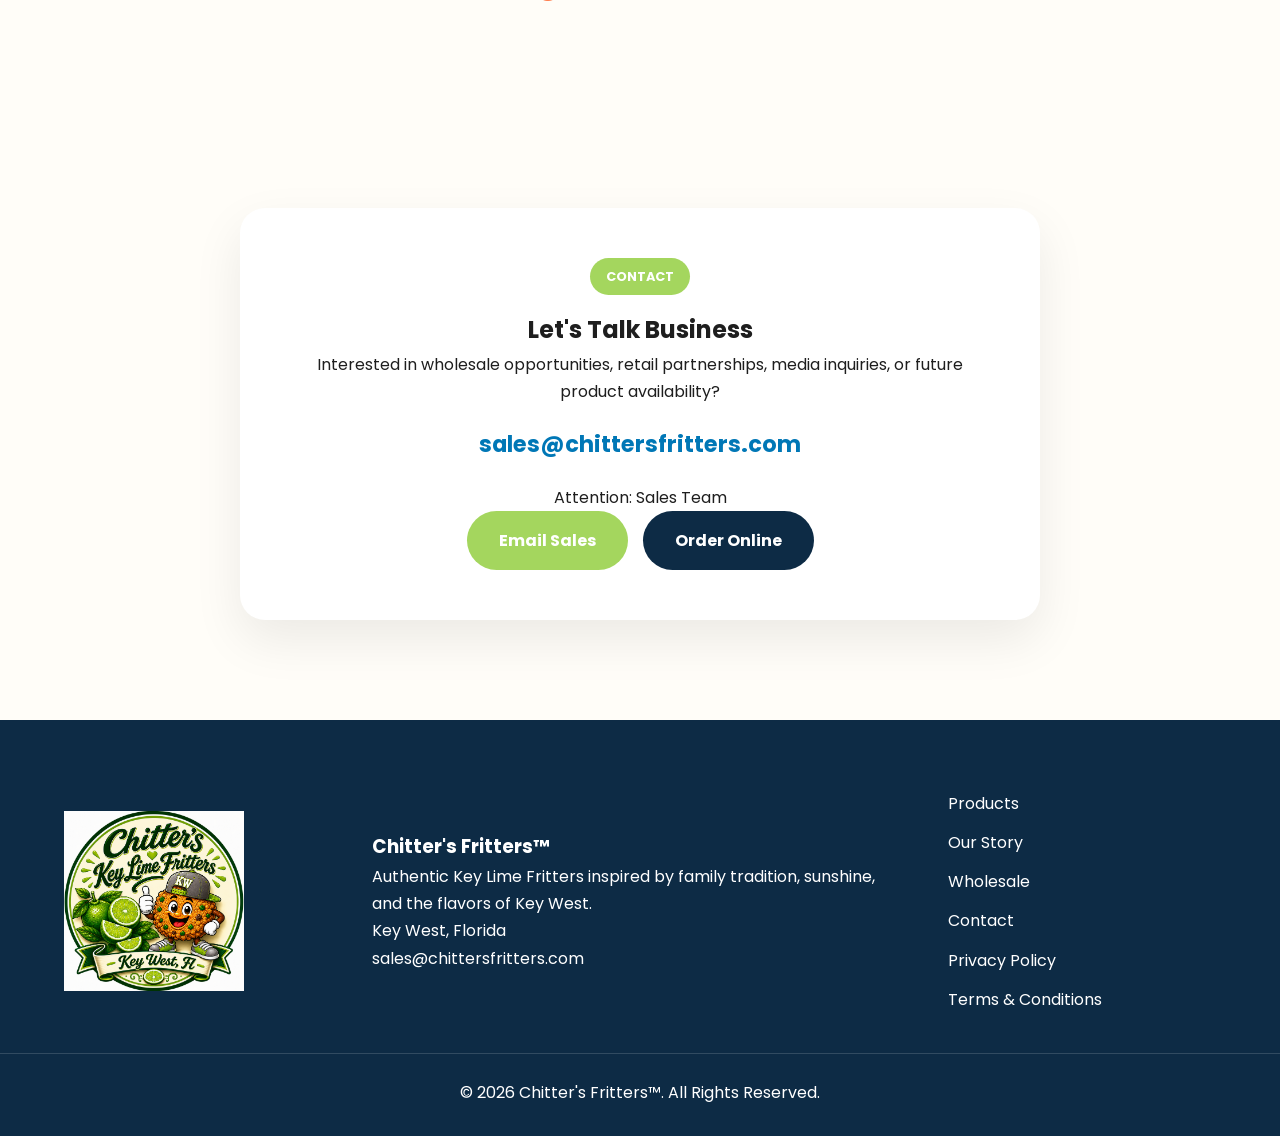
==== commit 0c85322c: "Update image in index.html Replaced an image with a new image file in the HTML." ====
--- a/index.html
+++ b/index.html
@@ -387,7 +387,7 @@
 <img src="img/51aa923954a6363ad8de9cd00334c217.jpeg" alt="">
 <img src="img/4613f40e4bb4f64c9a9b5998a9bf68c1.jpeg" alt="">
 <img src="img/file_000000009a50720c8fa719ff1da396c4.png" alt="">
-<img src="img/9EC31C07-DB96-40D6-BD1A-24A4D889BE07.png" alt="">
+<img src="img/file_000000007abc722fb6c17545596dd0a4.png" alt="">
 
 </div>
 
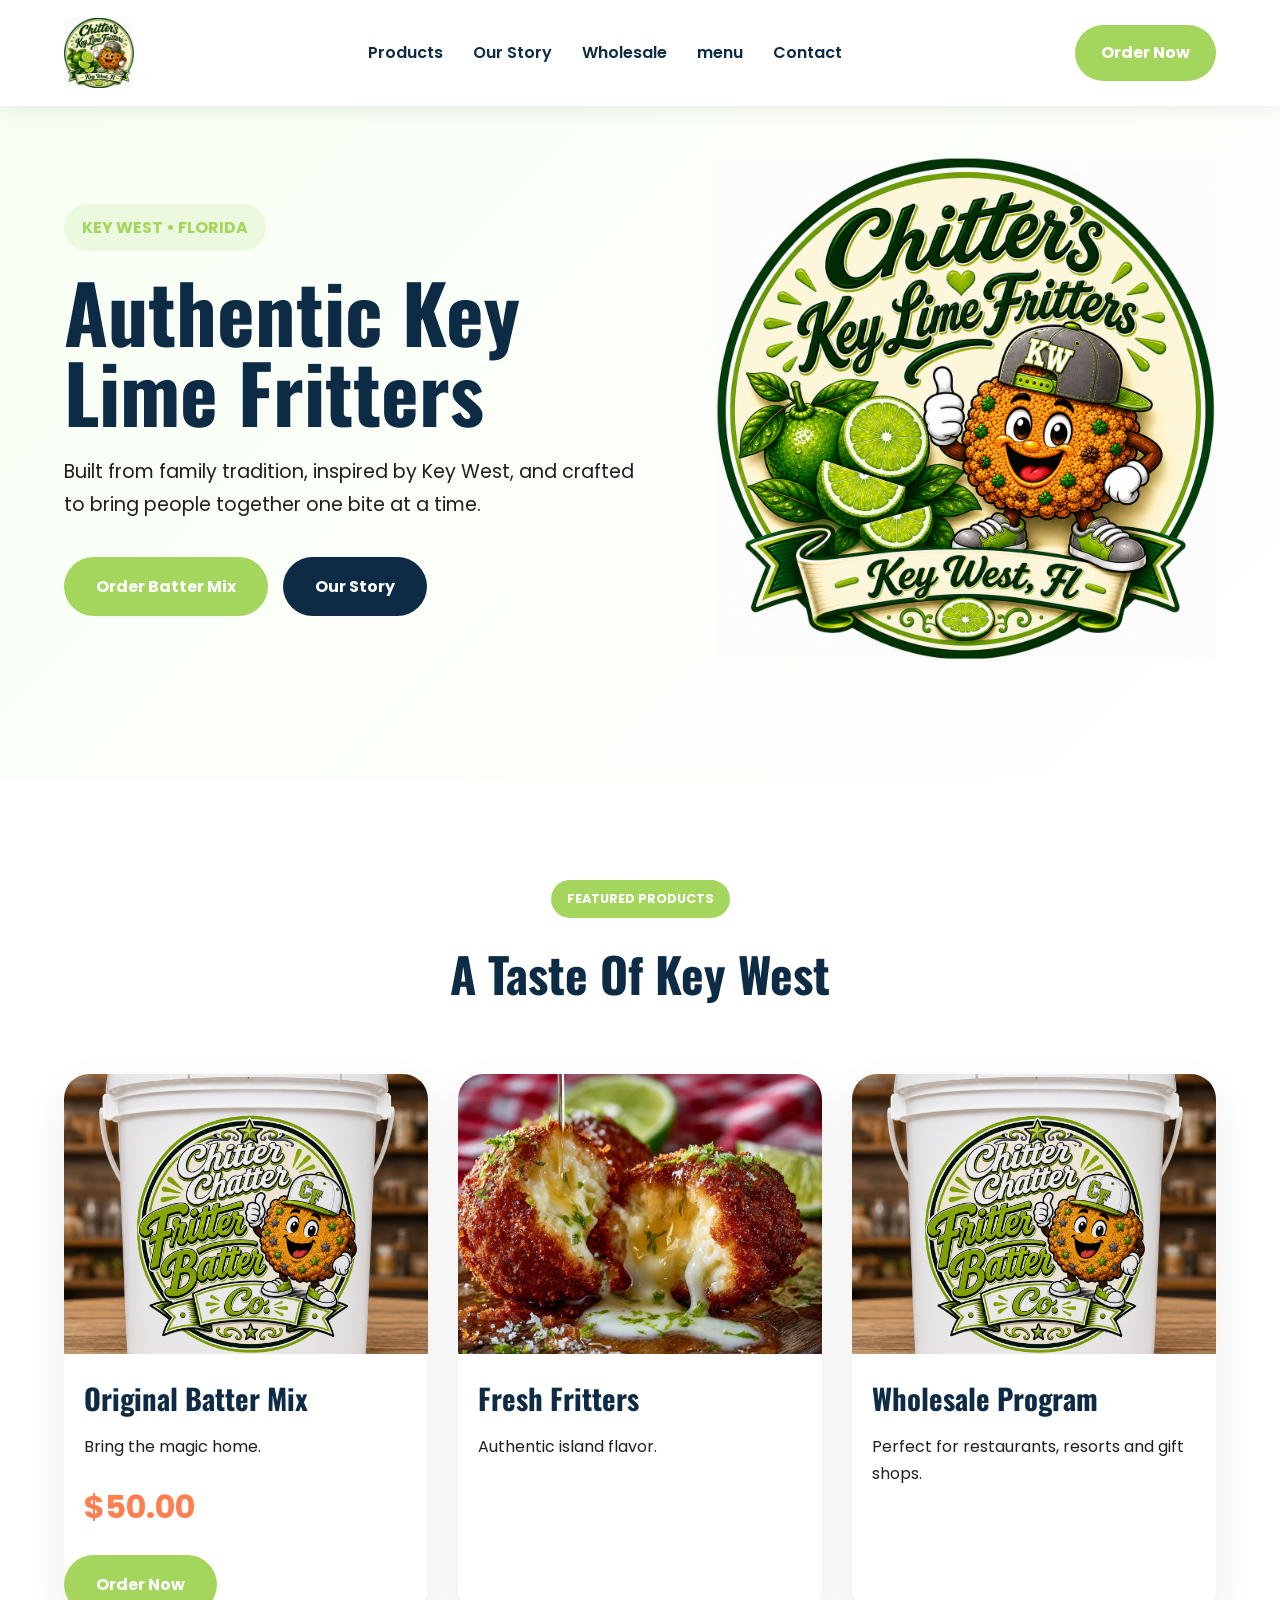
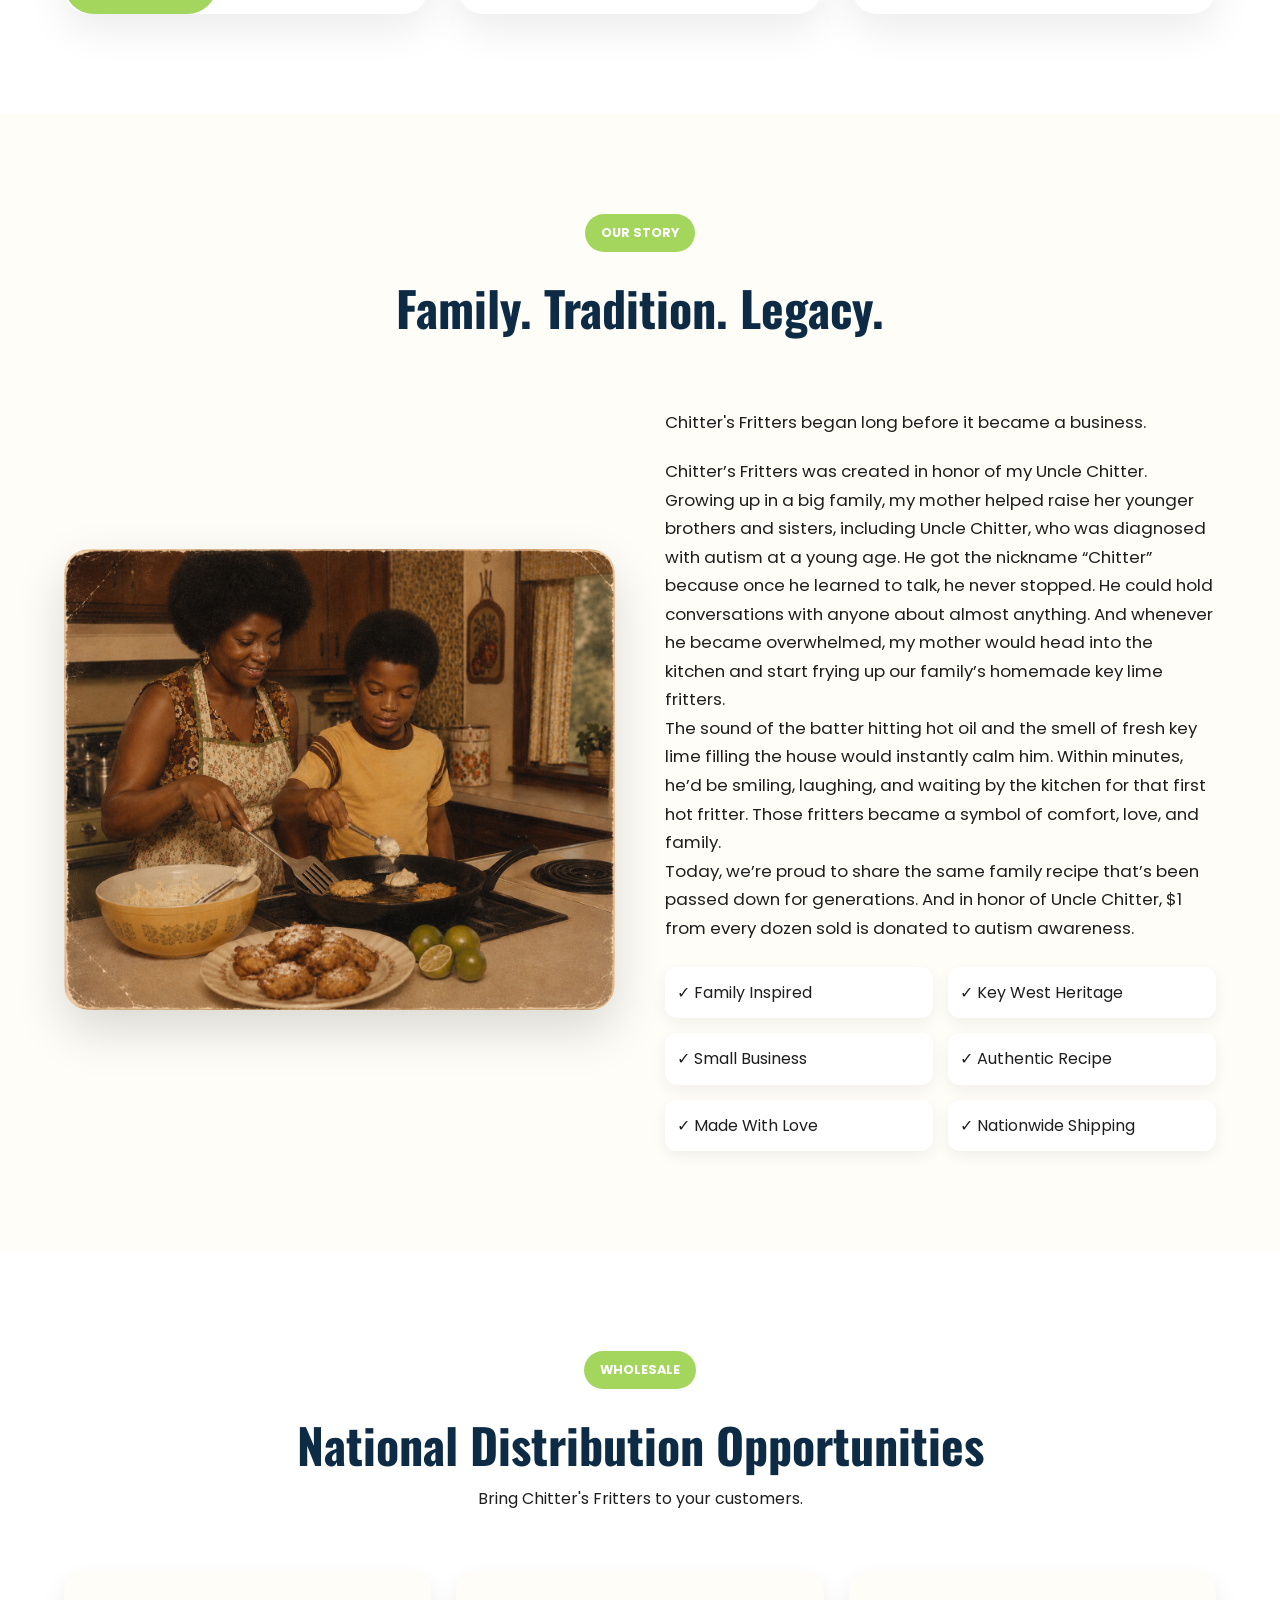
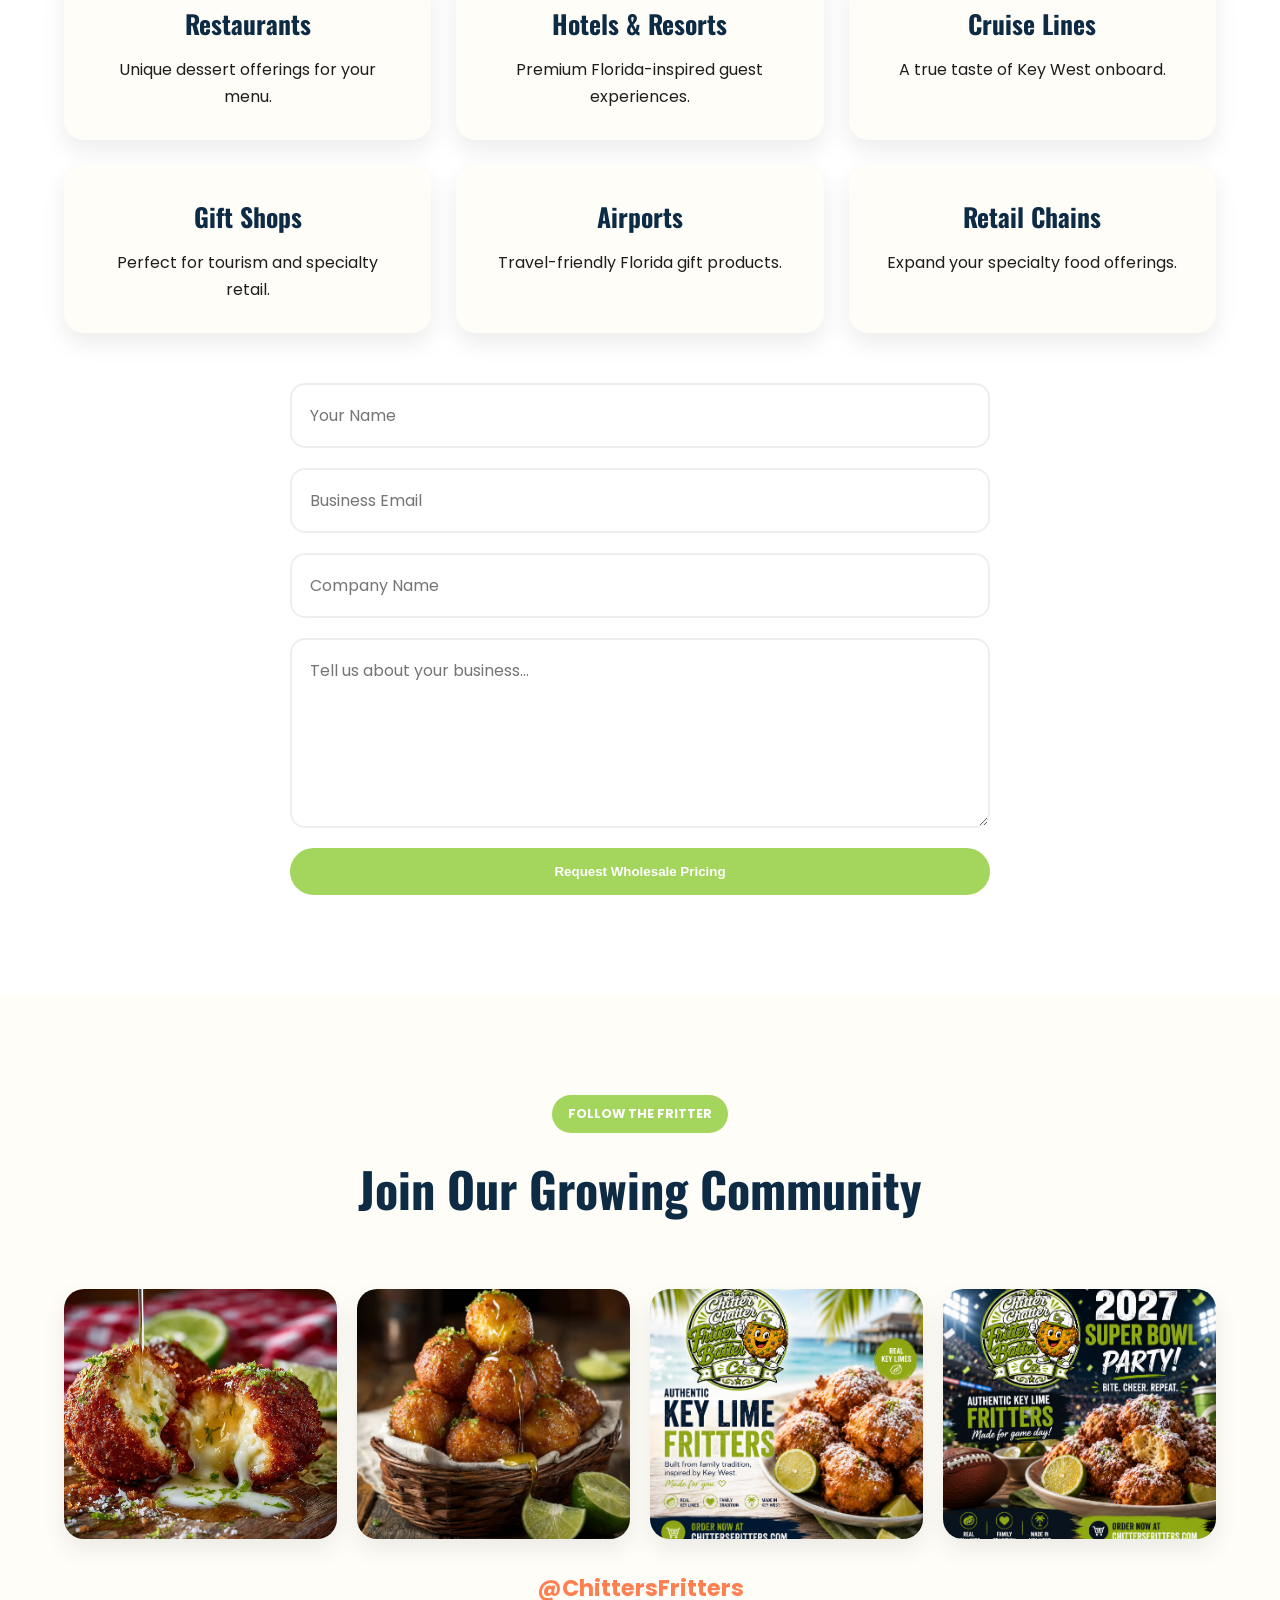
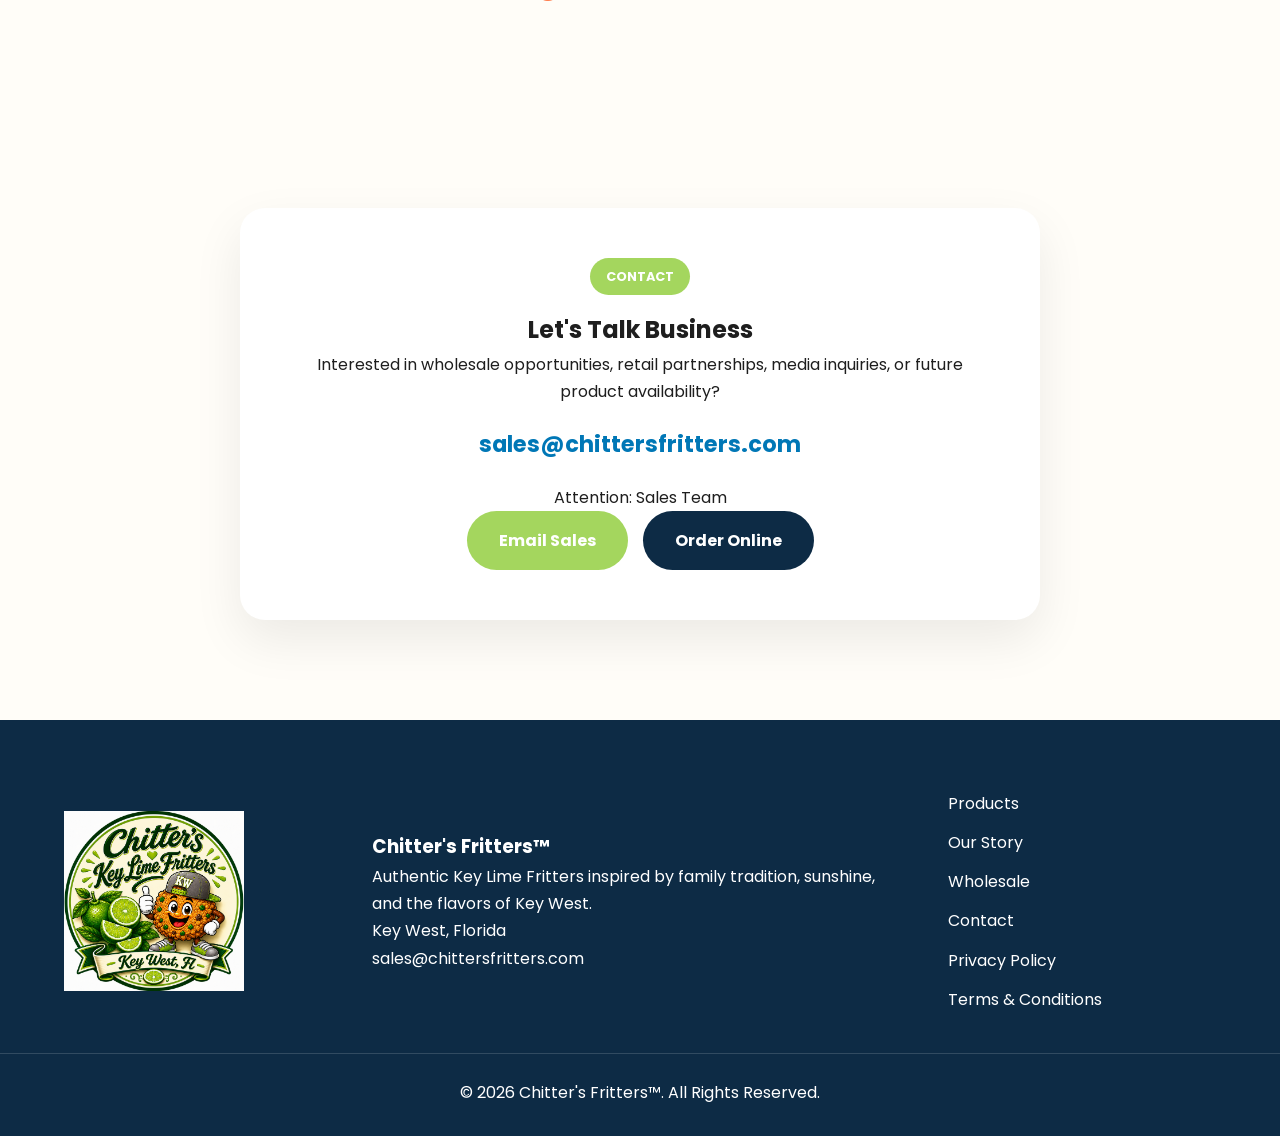
==== commit 6230412c: "Add link to menu PDF in navigation" ====
--- a/index.html
+++ b/index.html
@@ -51,6 +51,7 @@
 <a href="#products">Products</a>
 <a href="#story">Our Story</a>
 <a href="#wholesale">Wholesale</a>
+ <a href="/menu.pdf">menu</a>
 <a href="#contact">Contact</a>
 
 </nav>
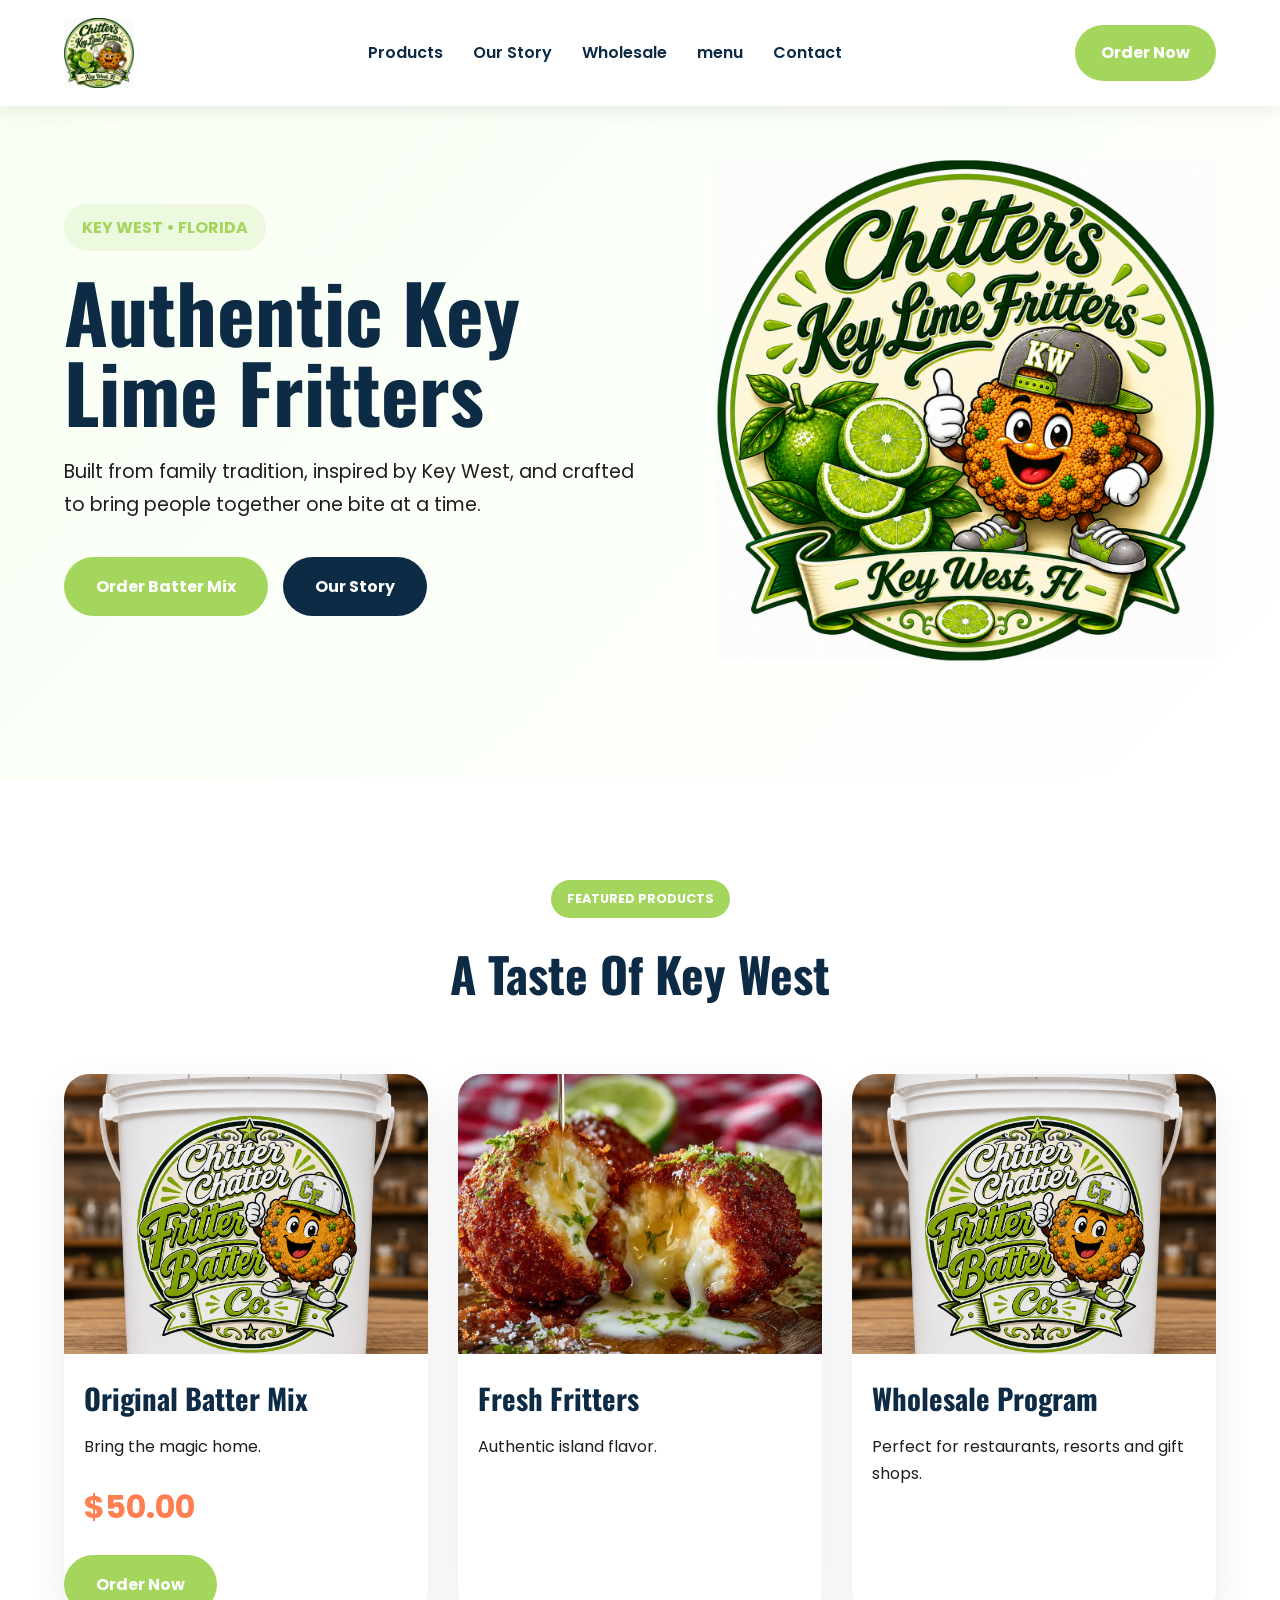
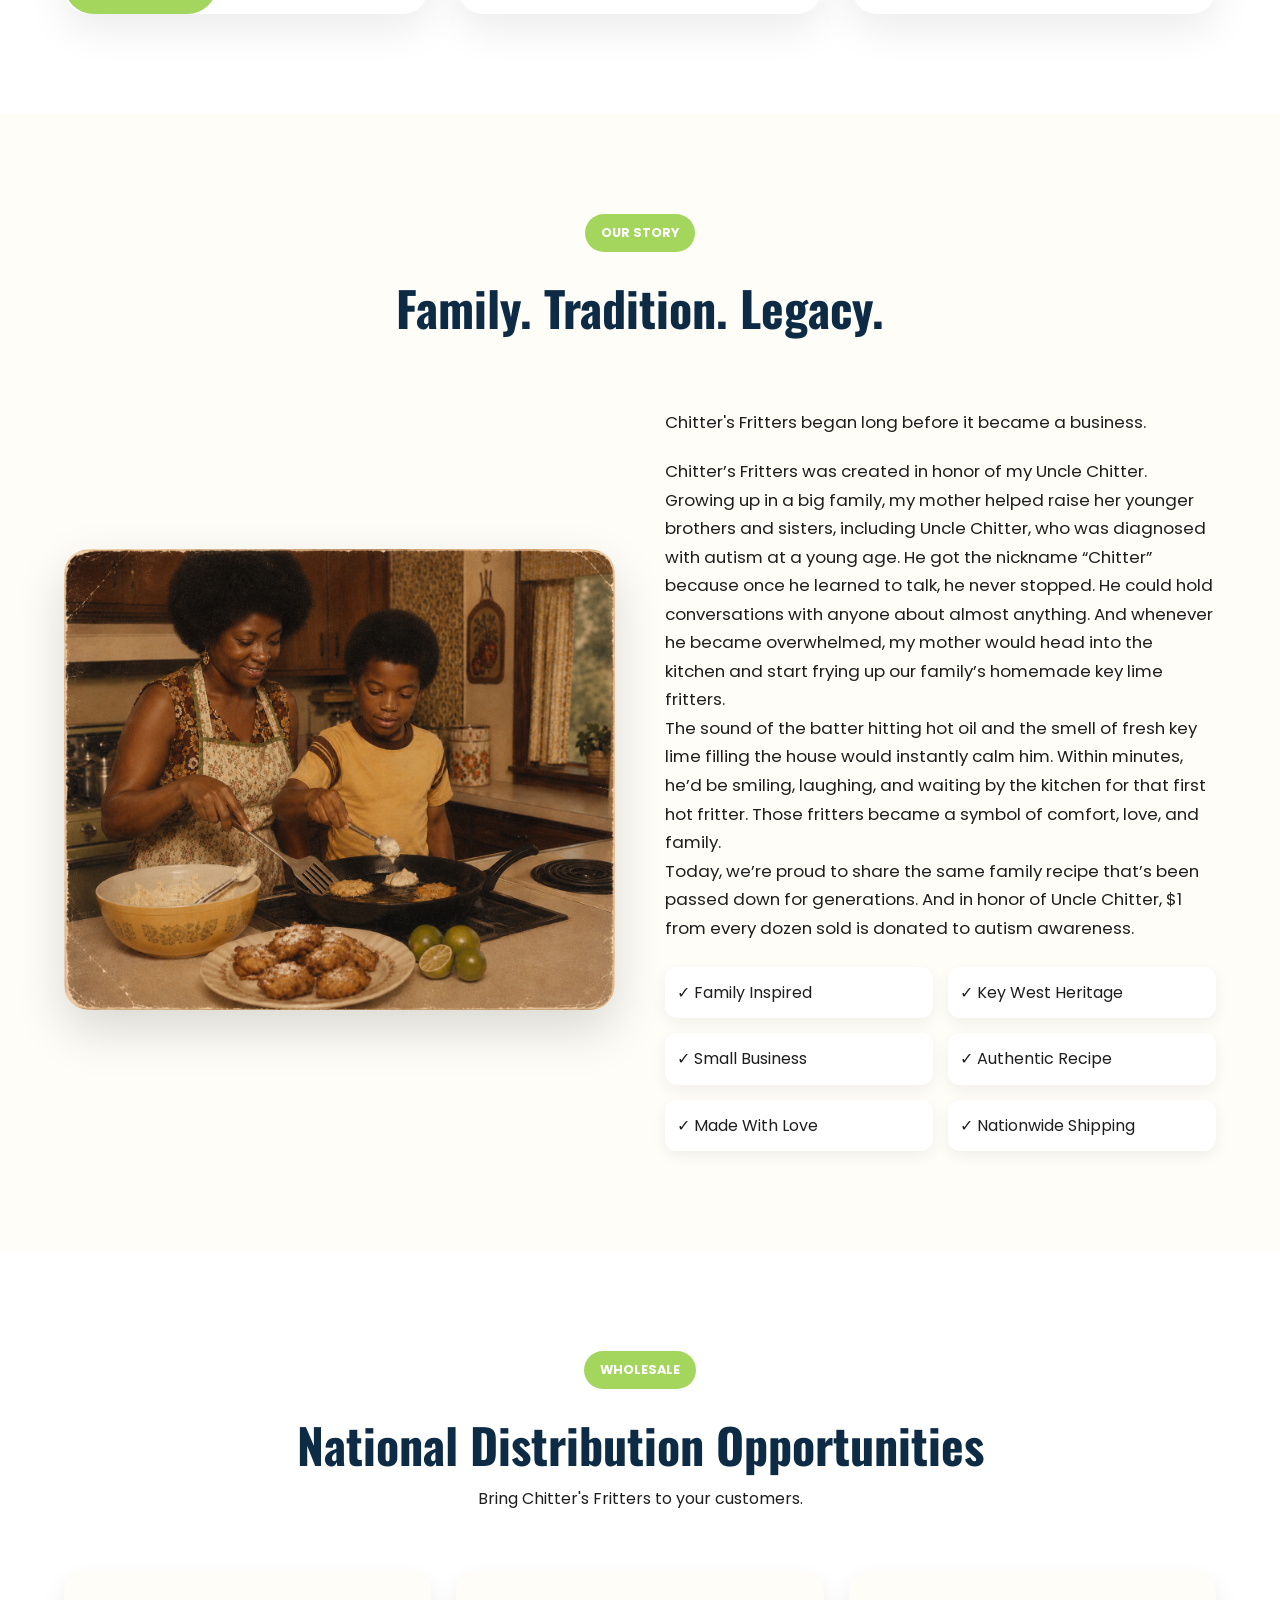
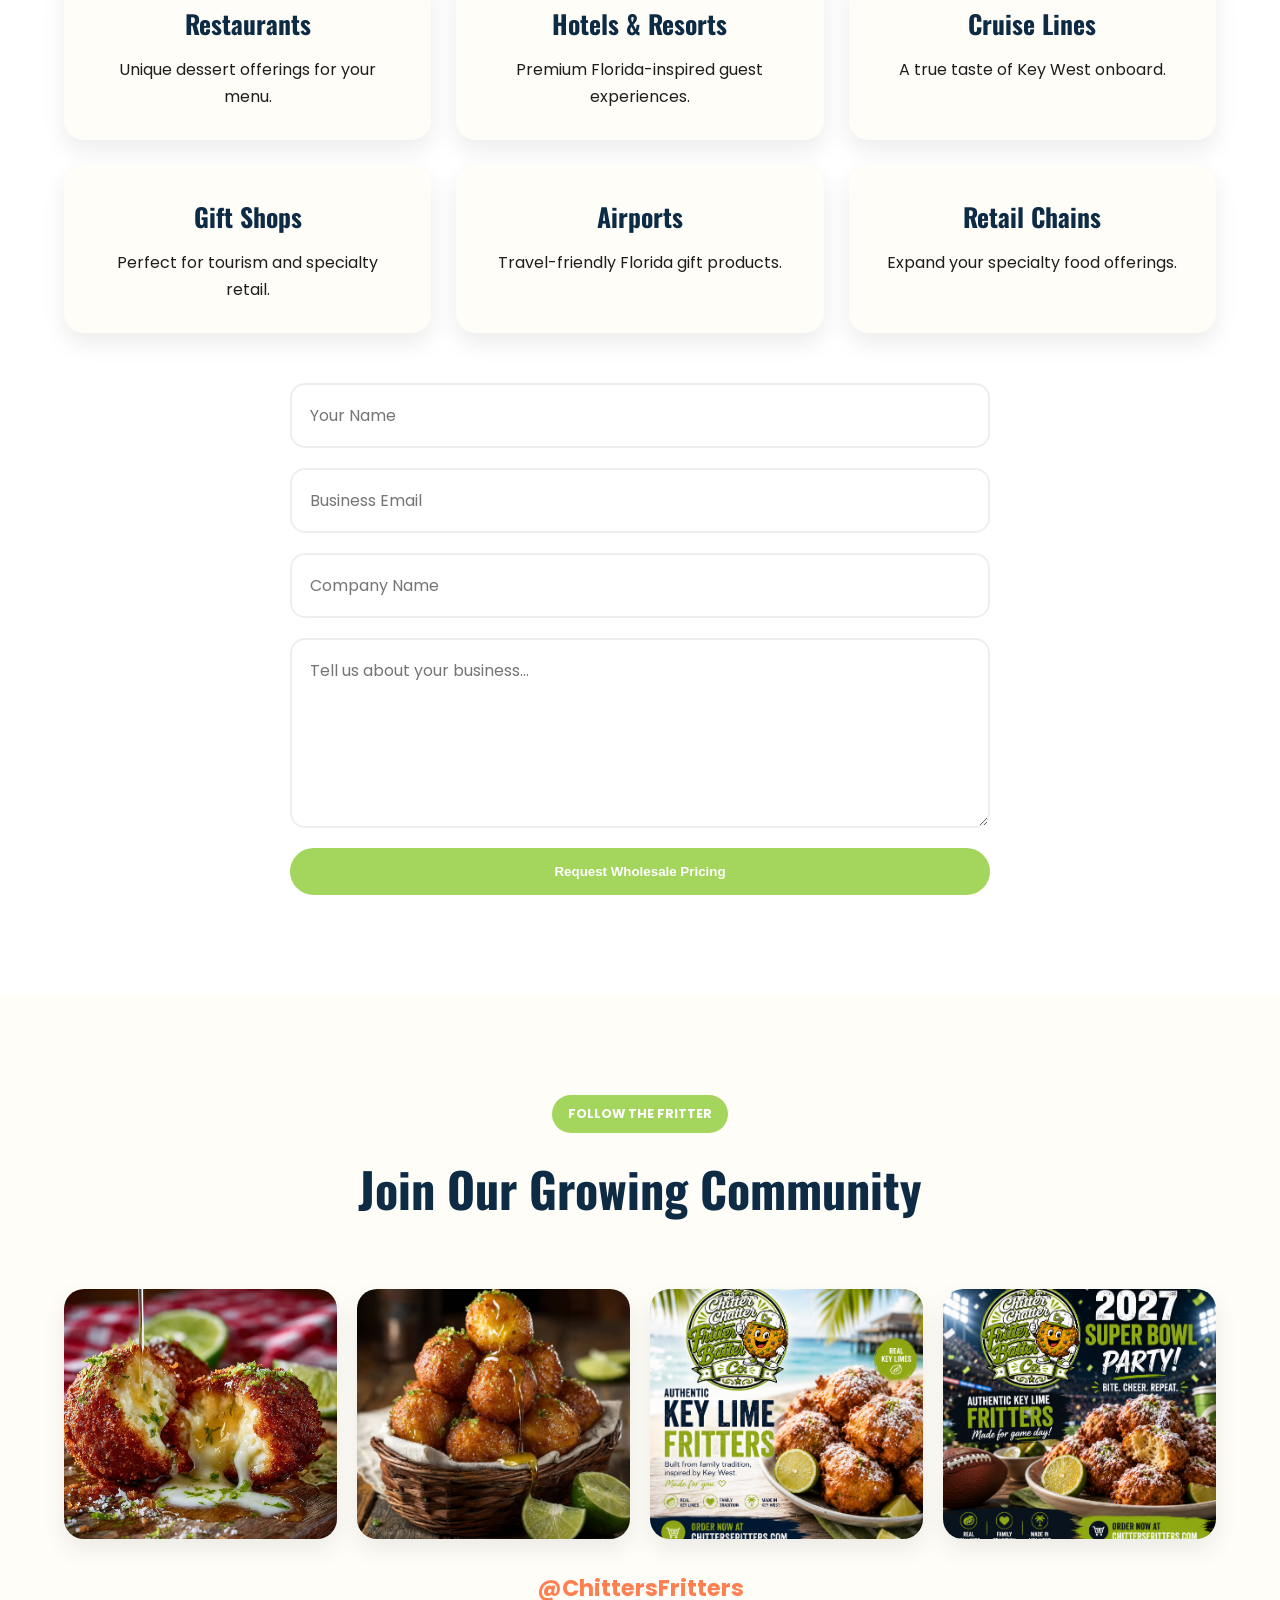
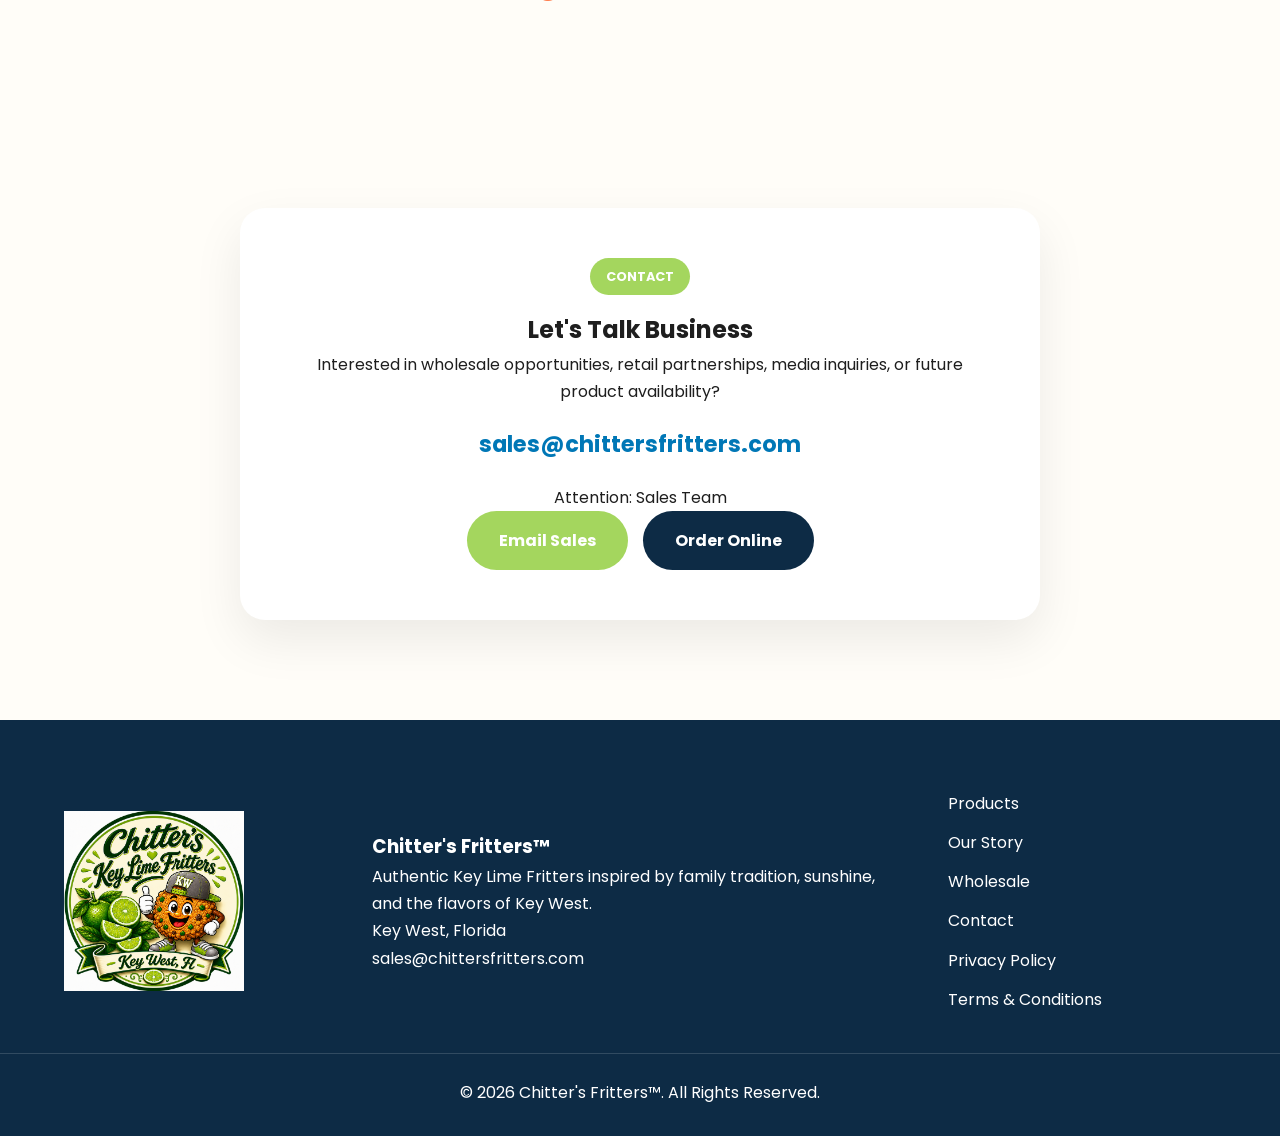
==== commit 4e77bd67: "Update menu link to point to an image file" ====
--- a/index.html
+++ b/index.html
@@ -51,7 +51,7 @@
 <a href="#products">Products</a>
 <a href="#story">Our Story</a>
 <a href="#wholesale">Wholesale</a>
- <a href="/menu.pdf">menu</a>
+ <a href="/IMG_20260616_215140.png">menu</a>
 <a href="#contact">Contact</a>
 
 </nav>
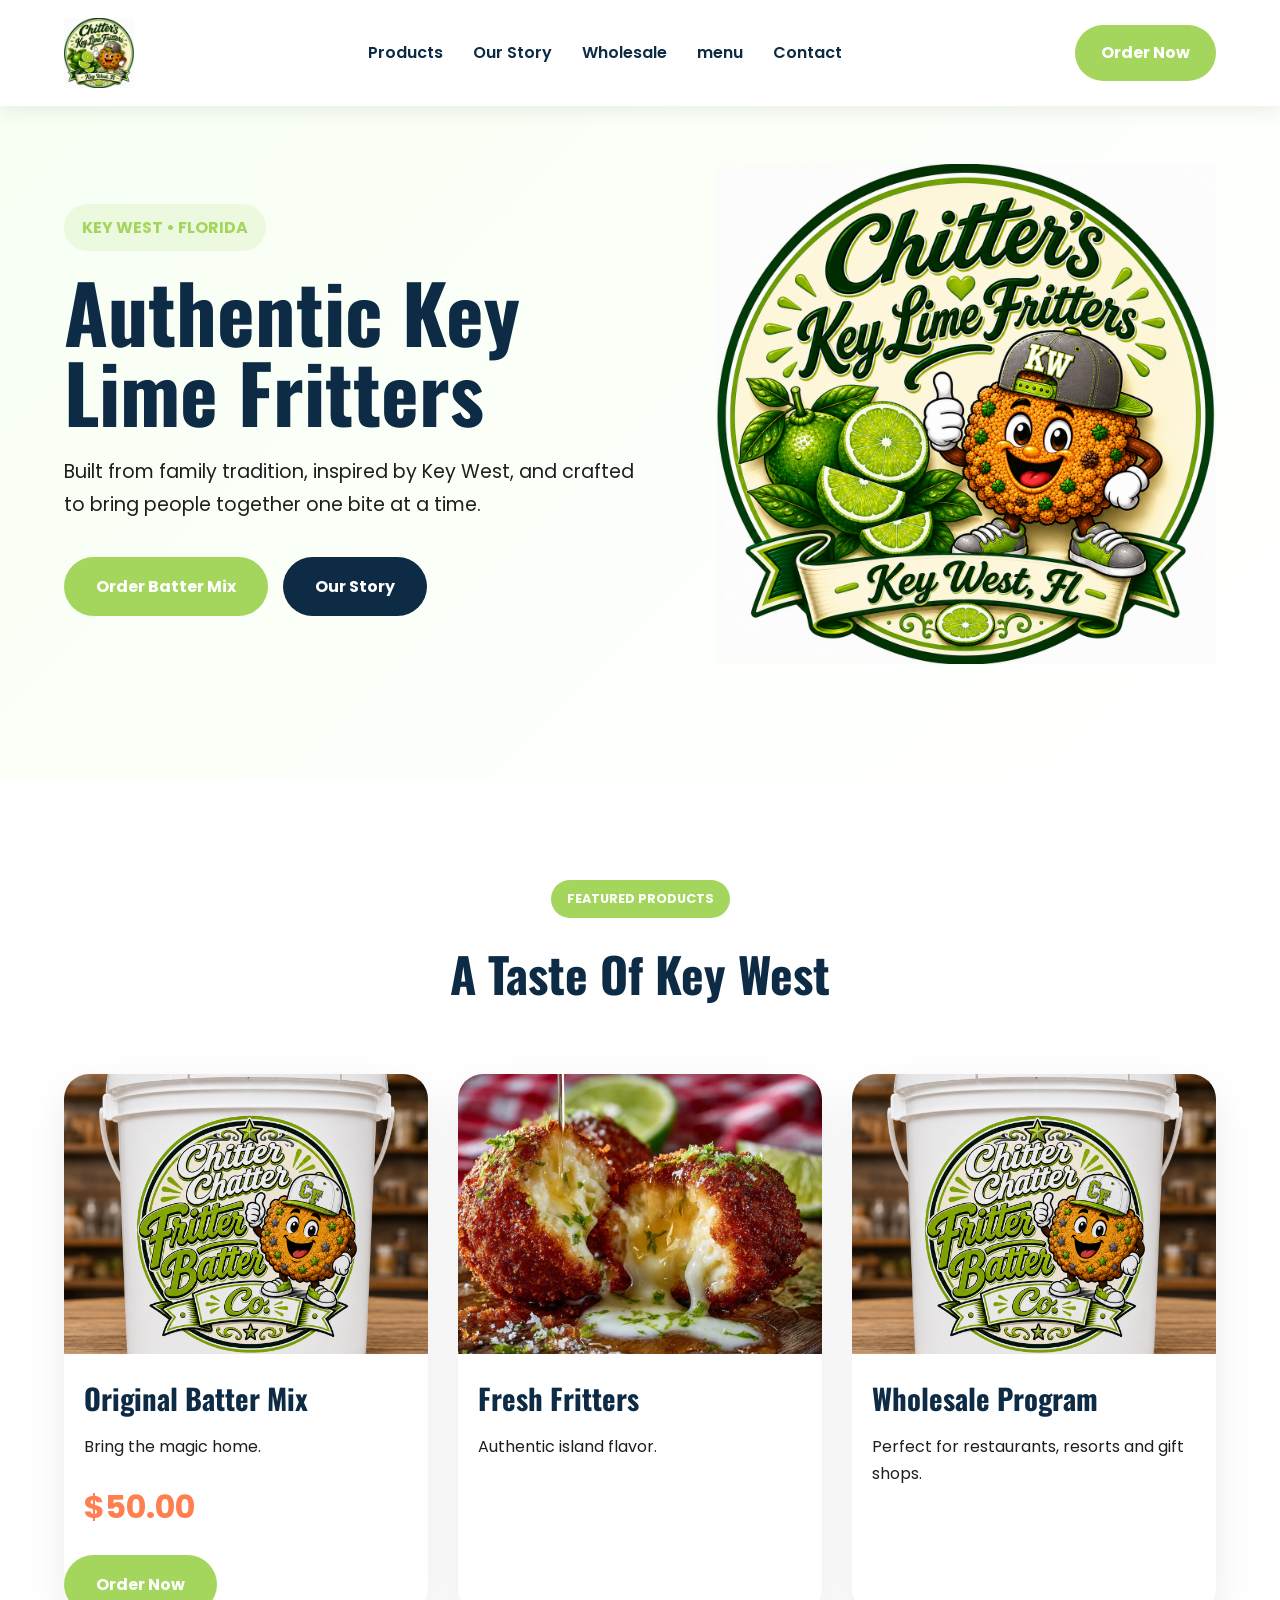
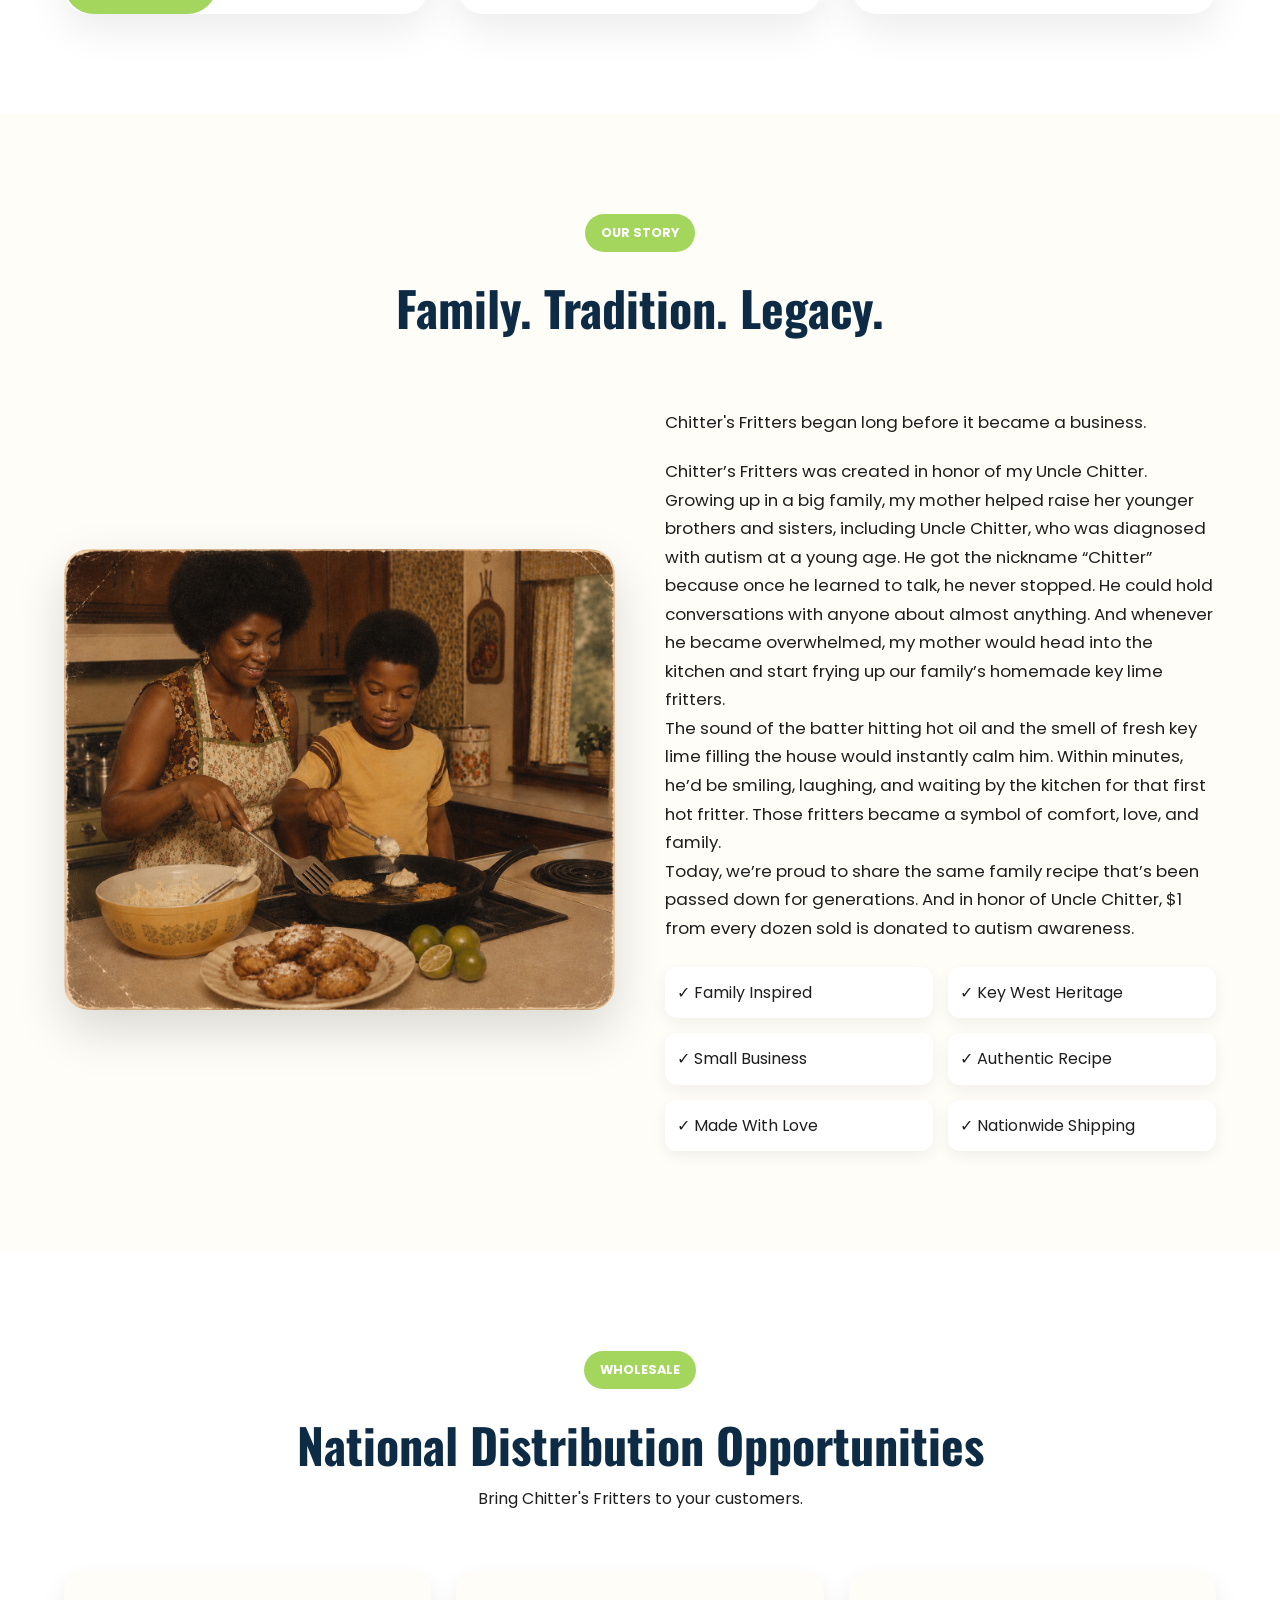
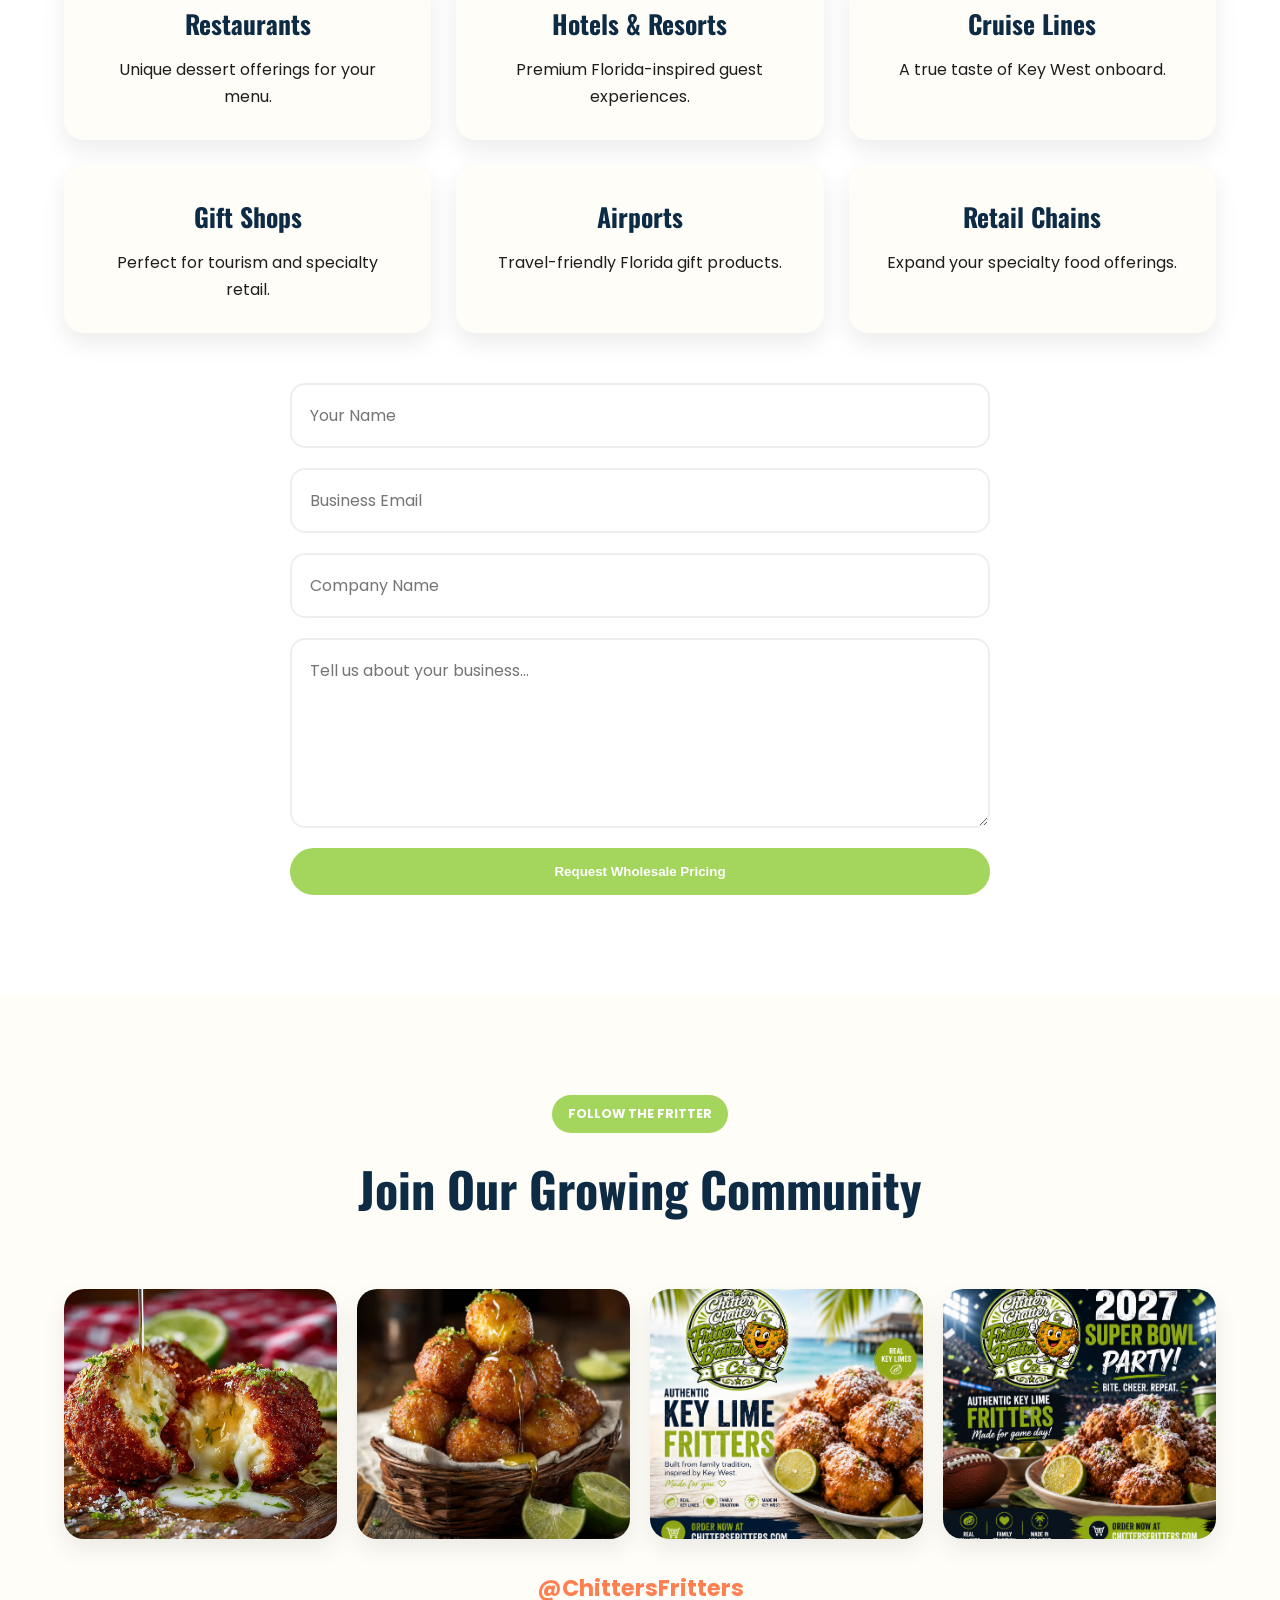
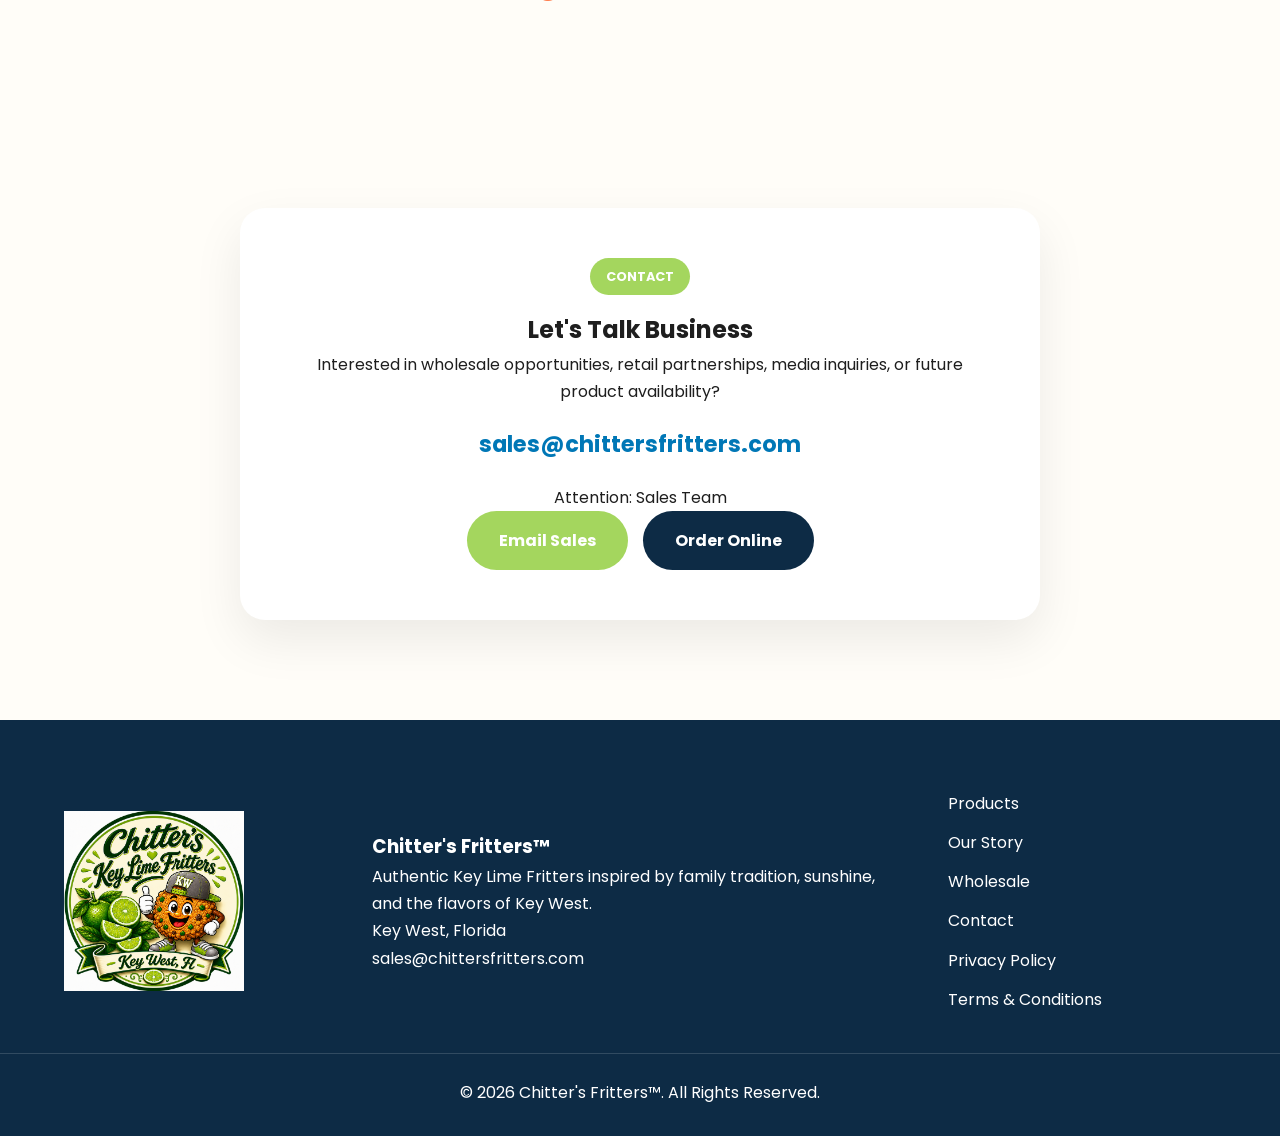
==== commit e5570b18: "Update menu link to use full URL" ====
--- a/index.html
+++ b/index.html
@@ -51,7 +51,7 @@
 <a href="#products">Products</a>
 <a href="#story">Our Story</a>
 <a href="#wholesale">Wholesale</a>
- <a href="/IMG_20260616_215140.png">menu</a>
+<a href="https://chittersfritters.com/IMG_20260616_215140.png">menu</a>
 <a href="#contact">Contact</a>
 
 </nav>
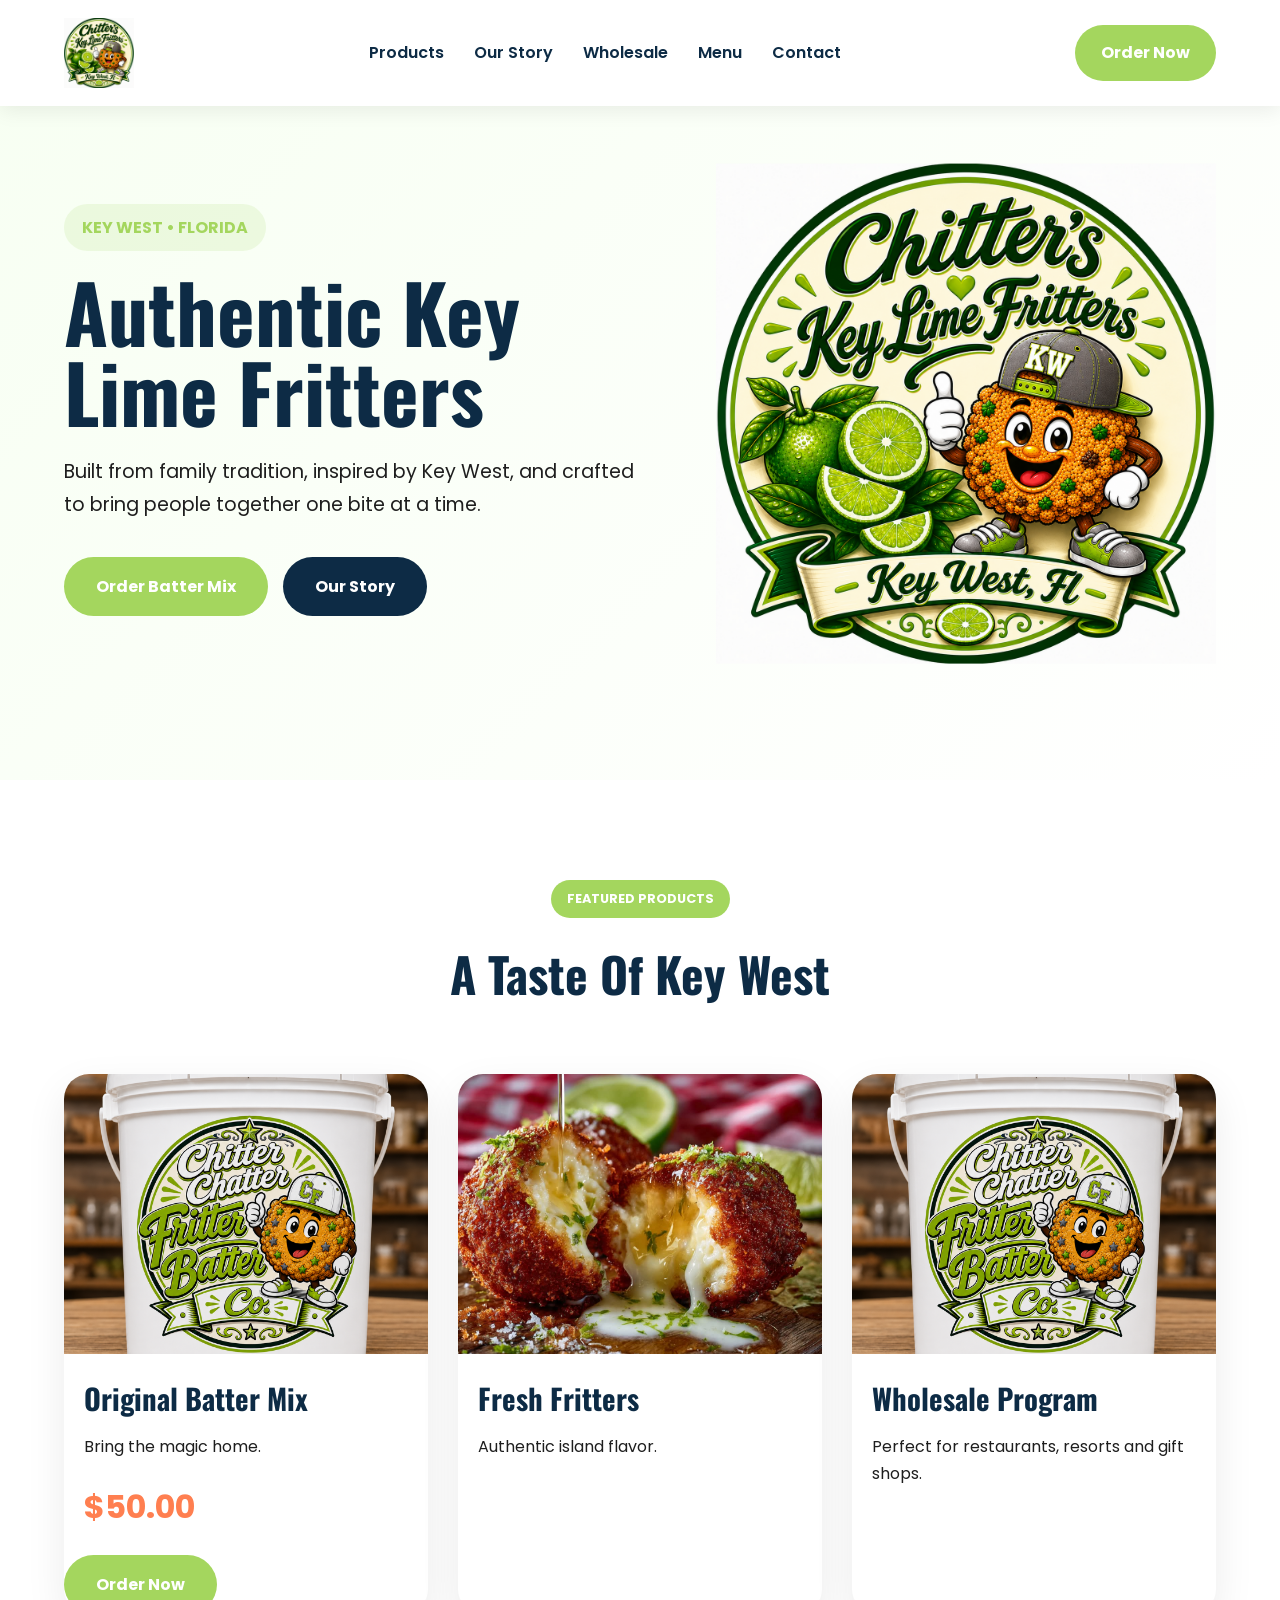
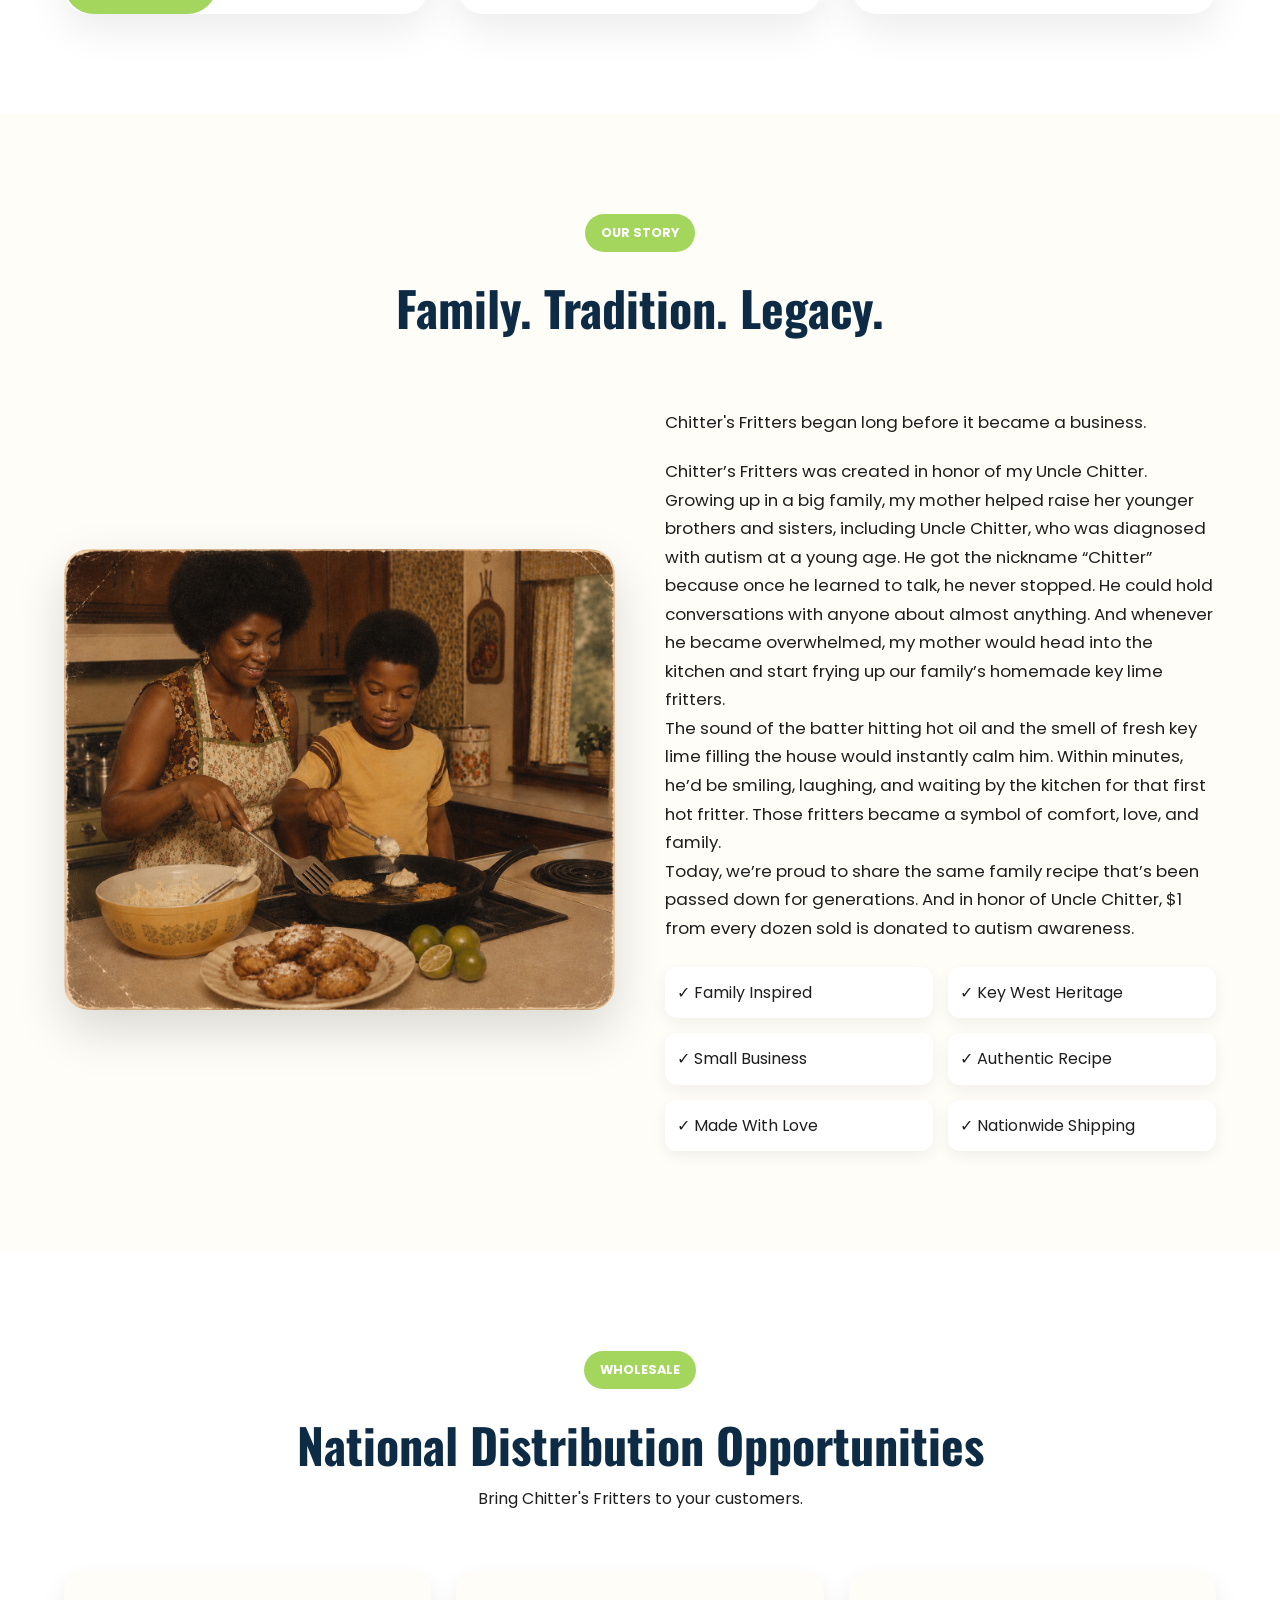
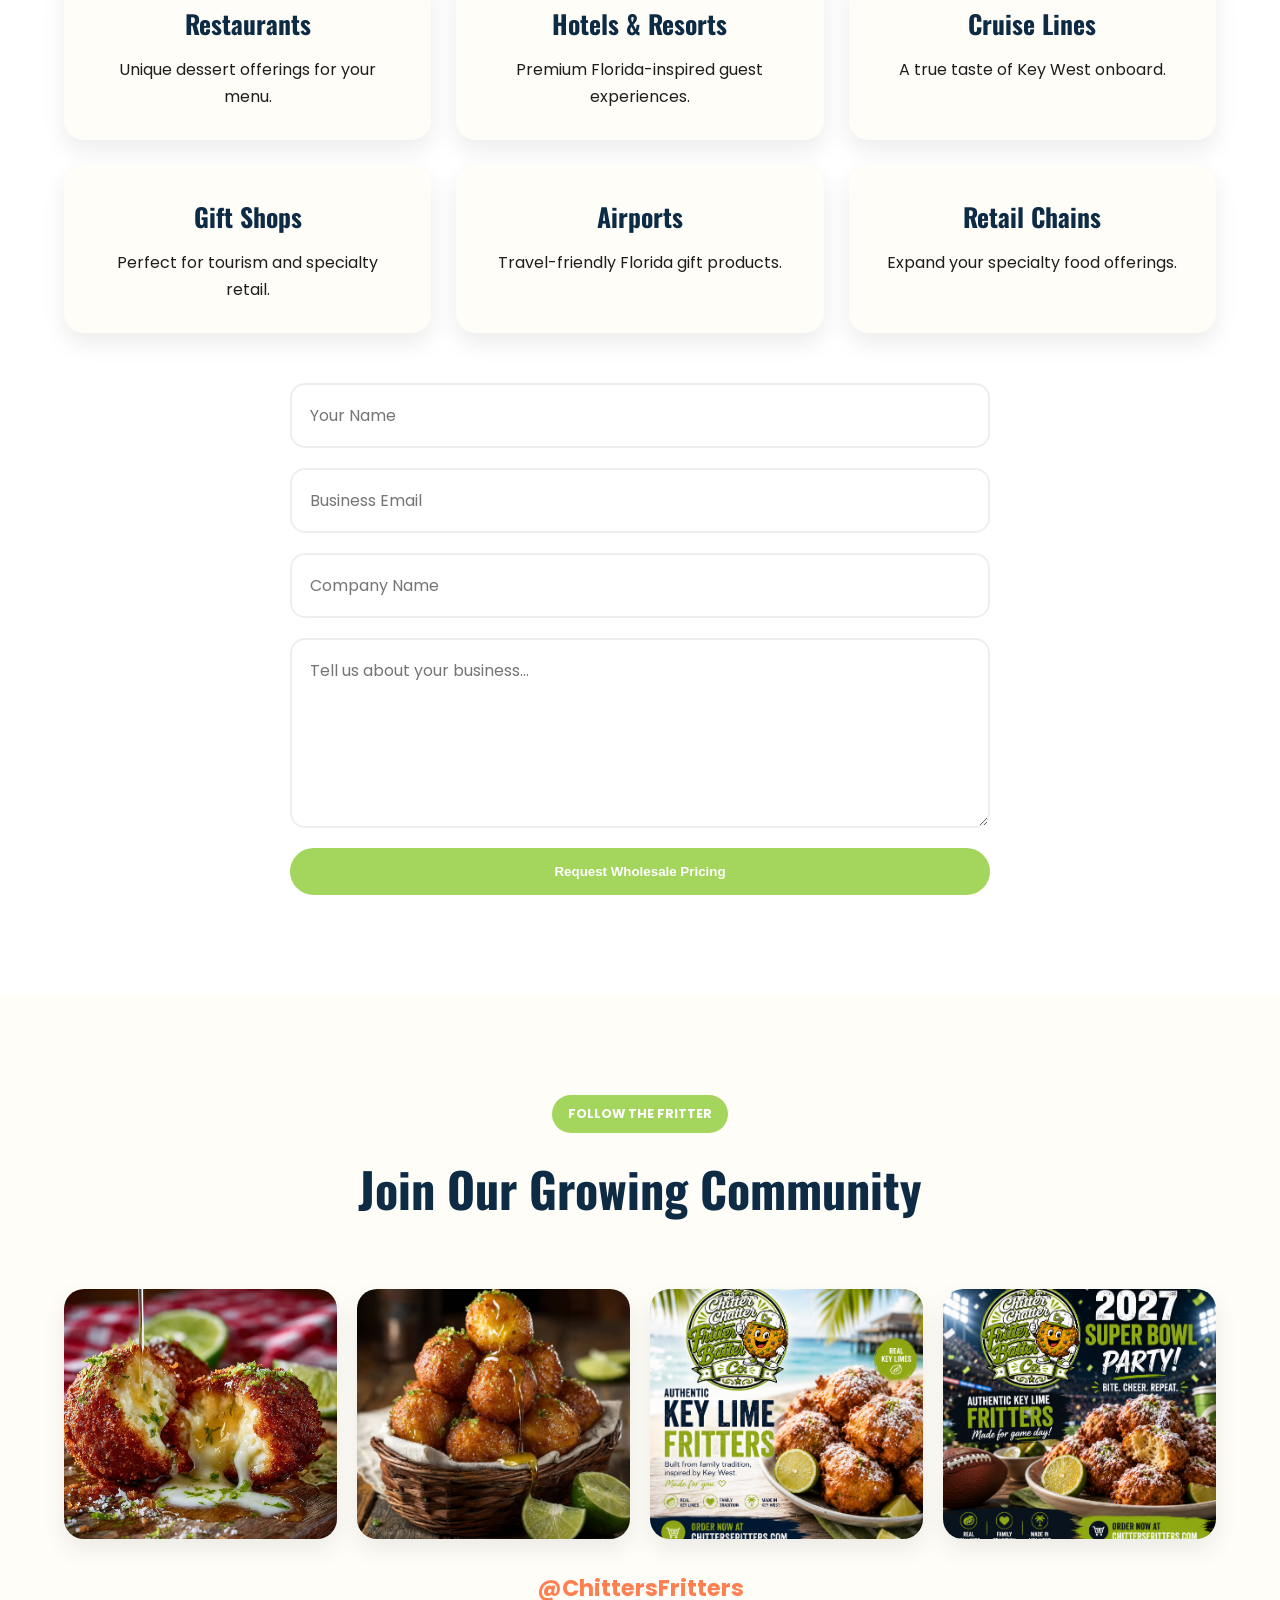
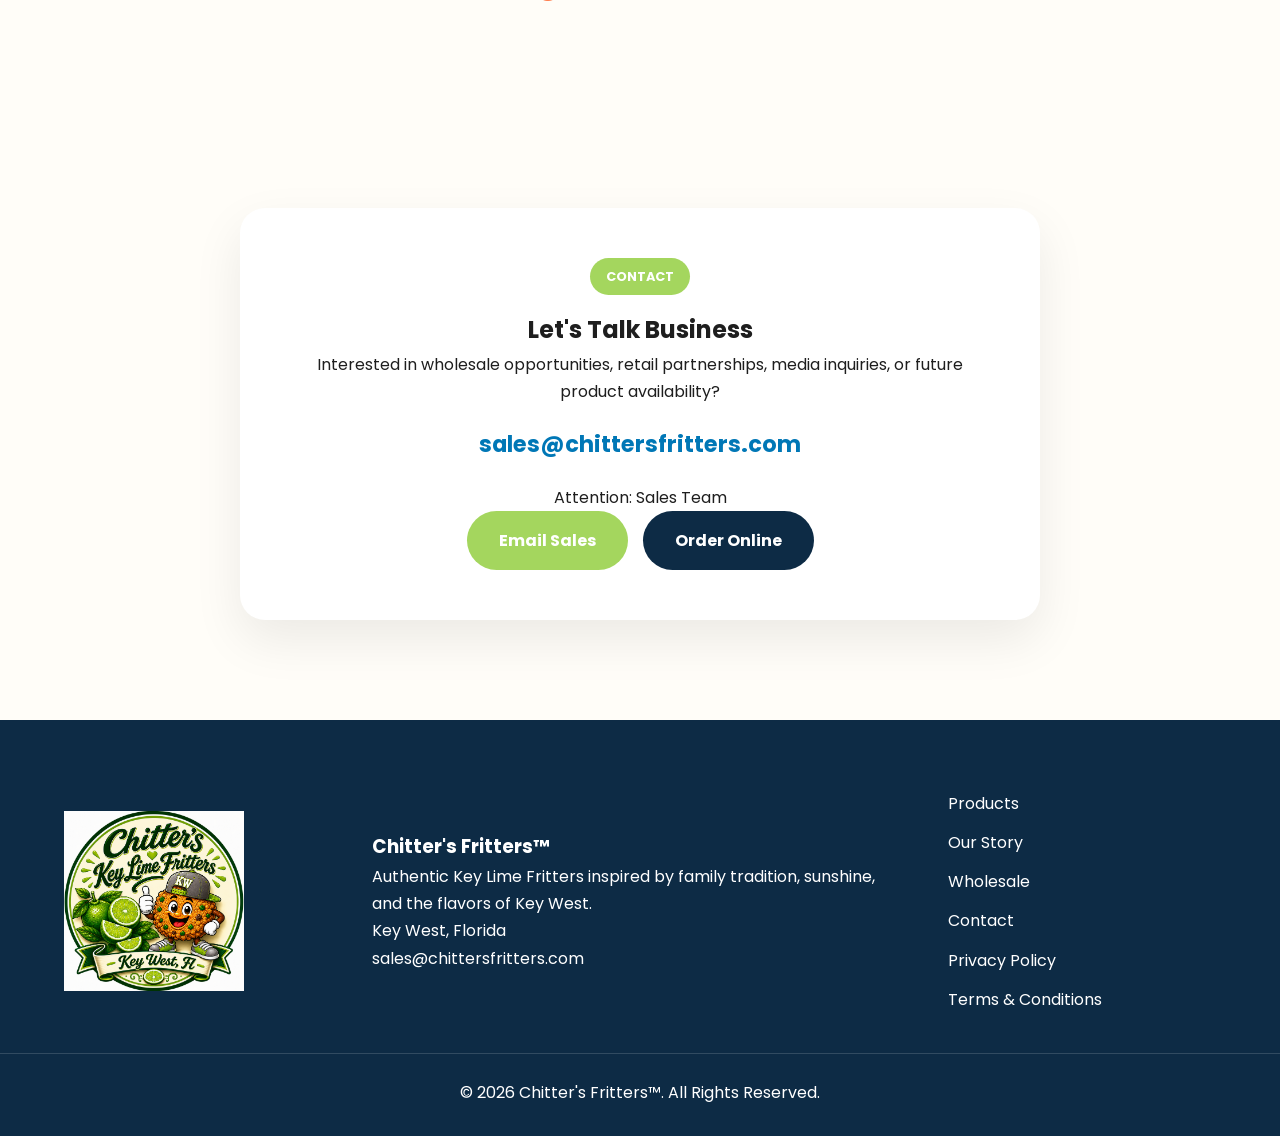
==== commit d3faf0f4: "Update menu link in index.html" ====
--- a/index.html
+++ b/index.html
@@ -51,7 +51,7 @@
 <a href="#products">Products</a>
 <a href="#story">Our Story</a>
 <a href="#wholesale">Wholesale</a>
-<a href="https://chittersfritters.com/IMG_20260616_215140.png">menu</a>
+<a href="">Menu</a>
 <a href="#contact">Contact</a>
 
 </nav>
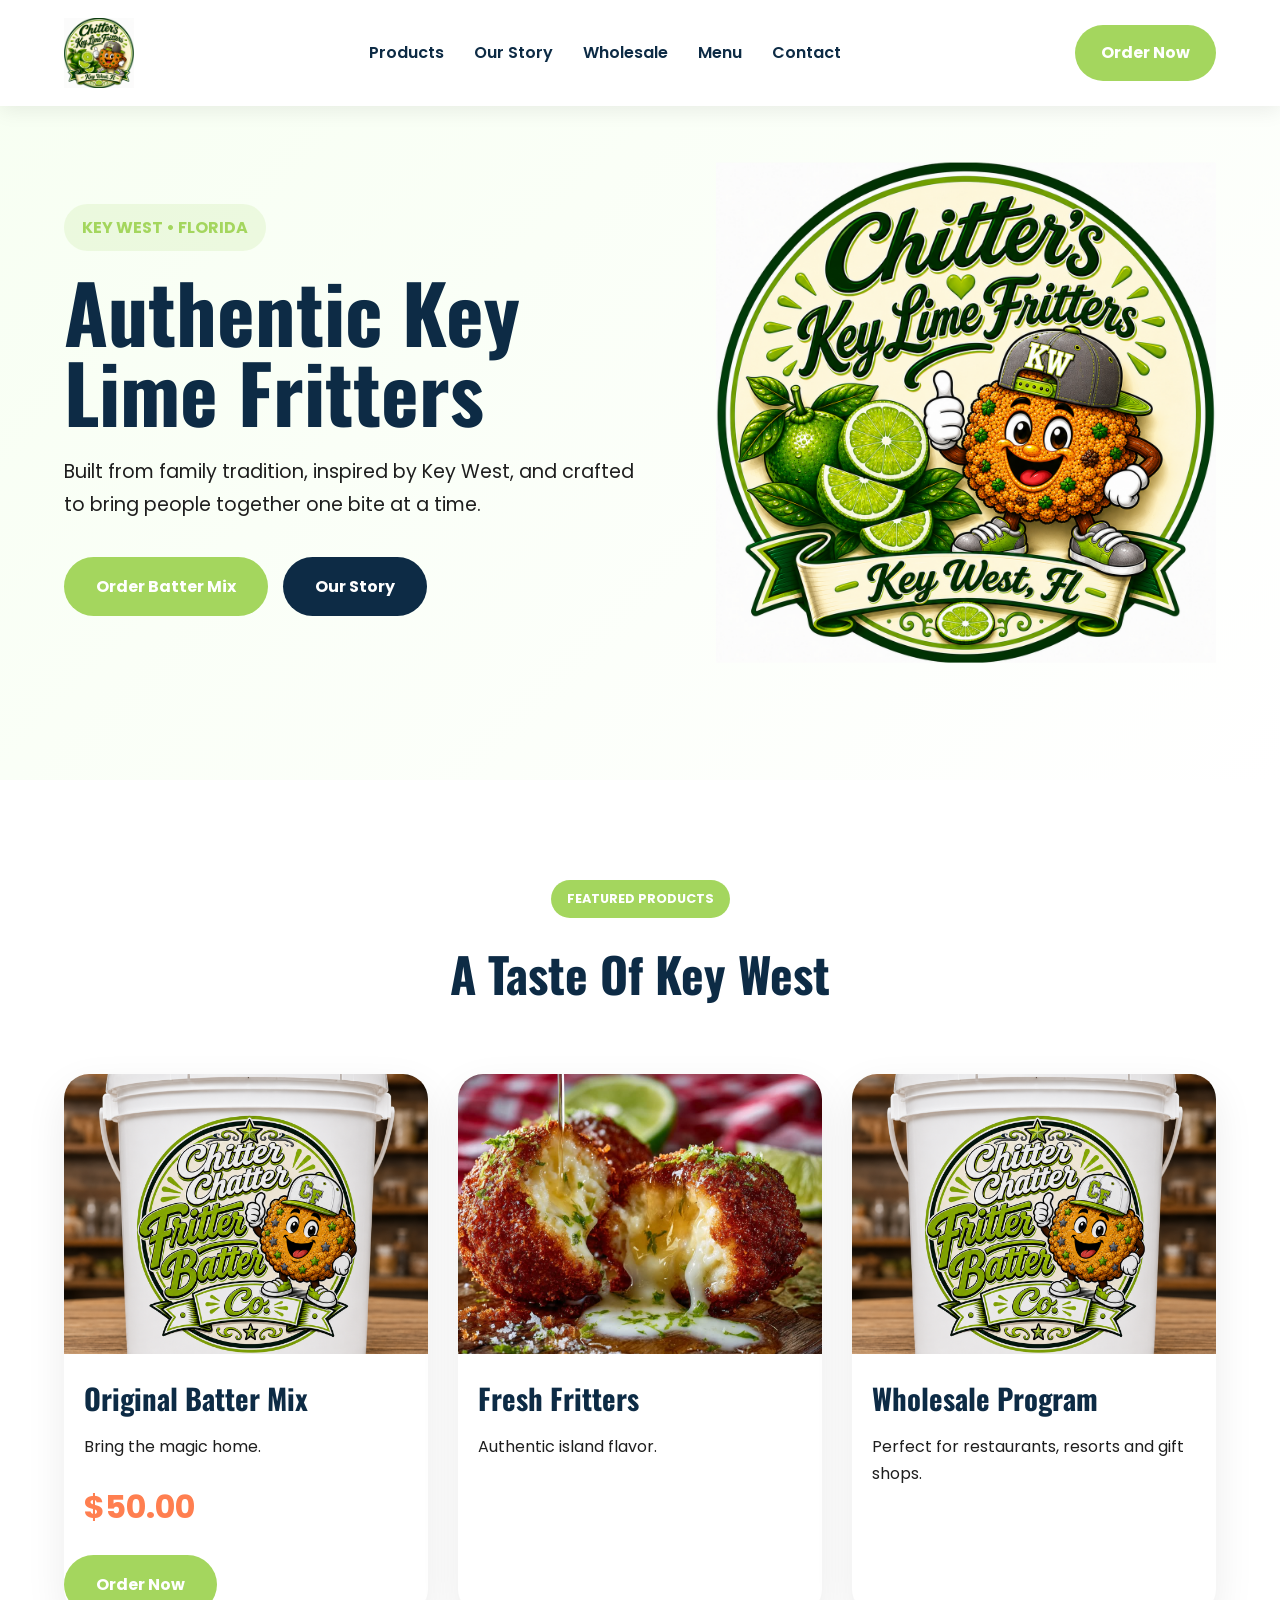
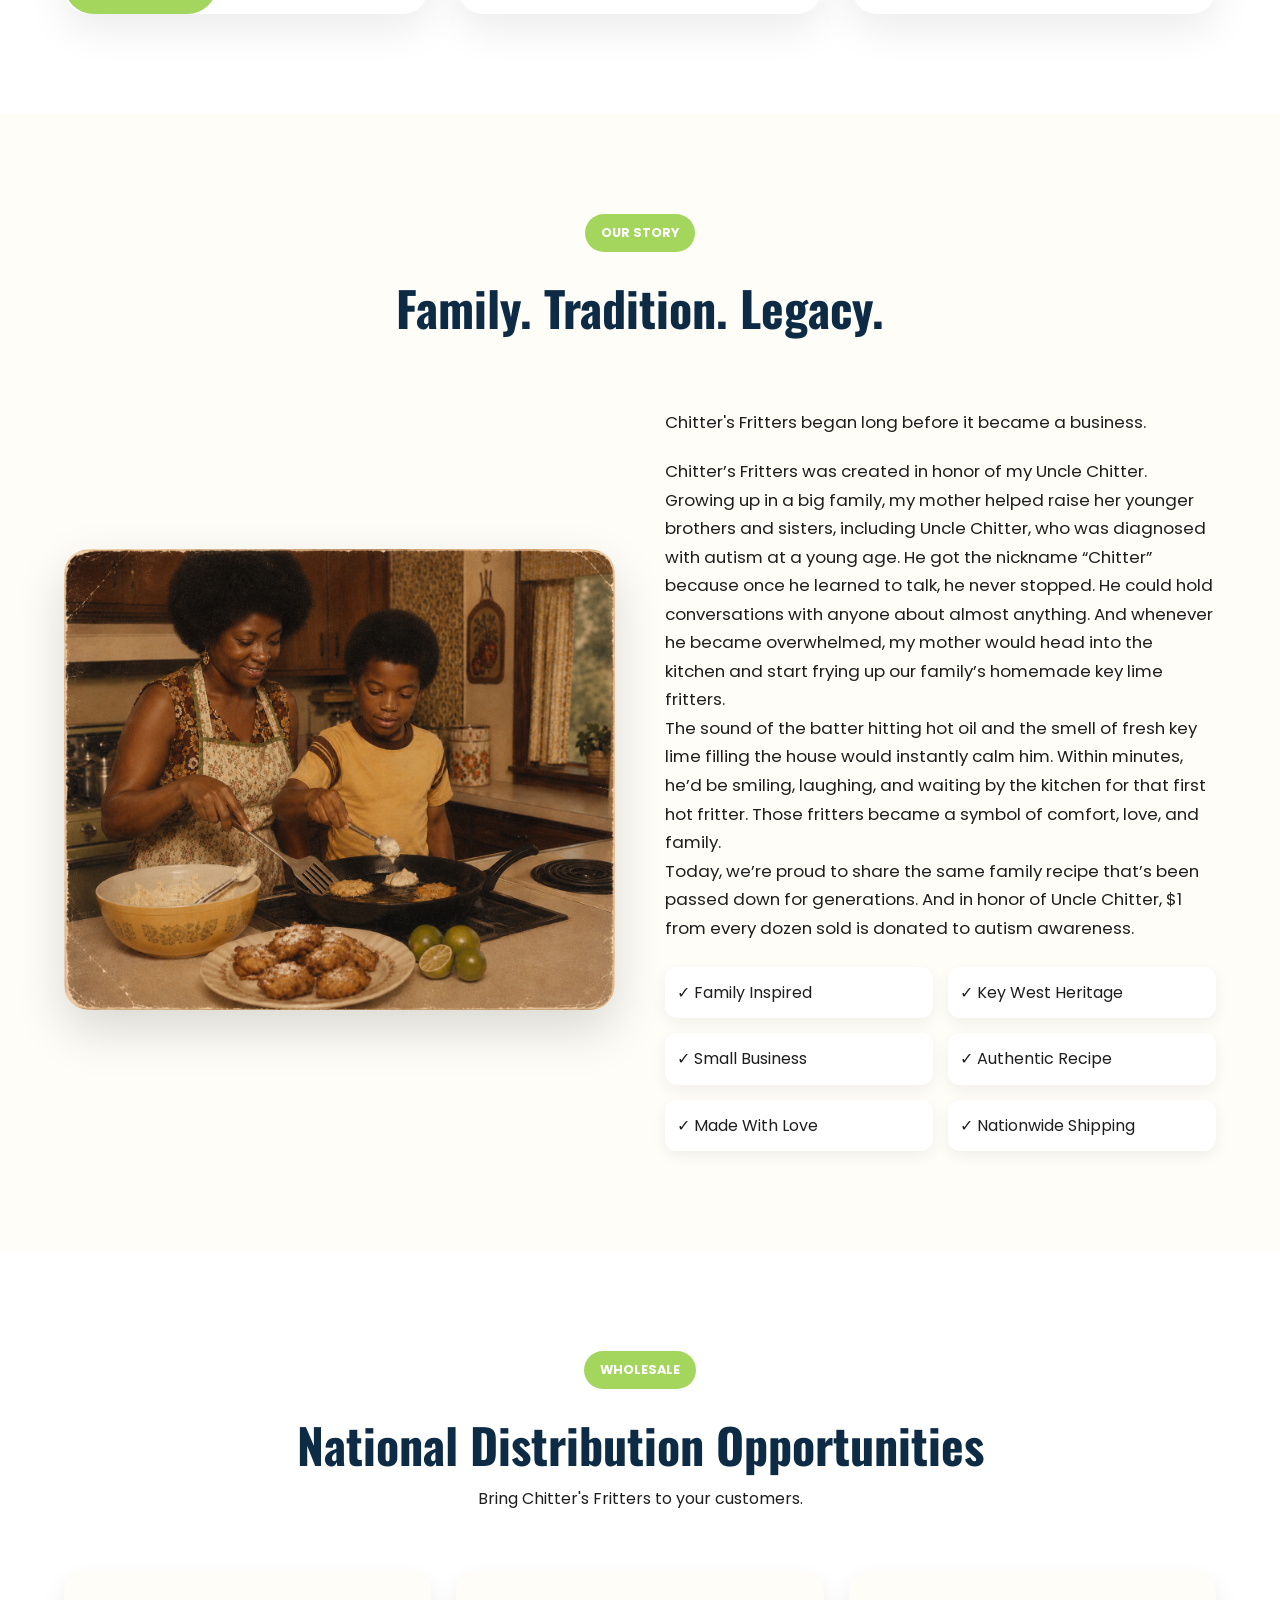
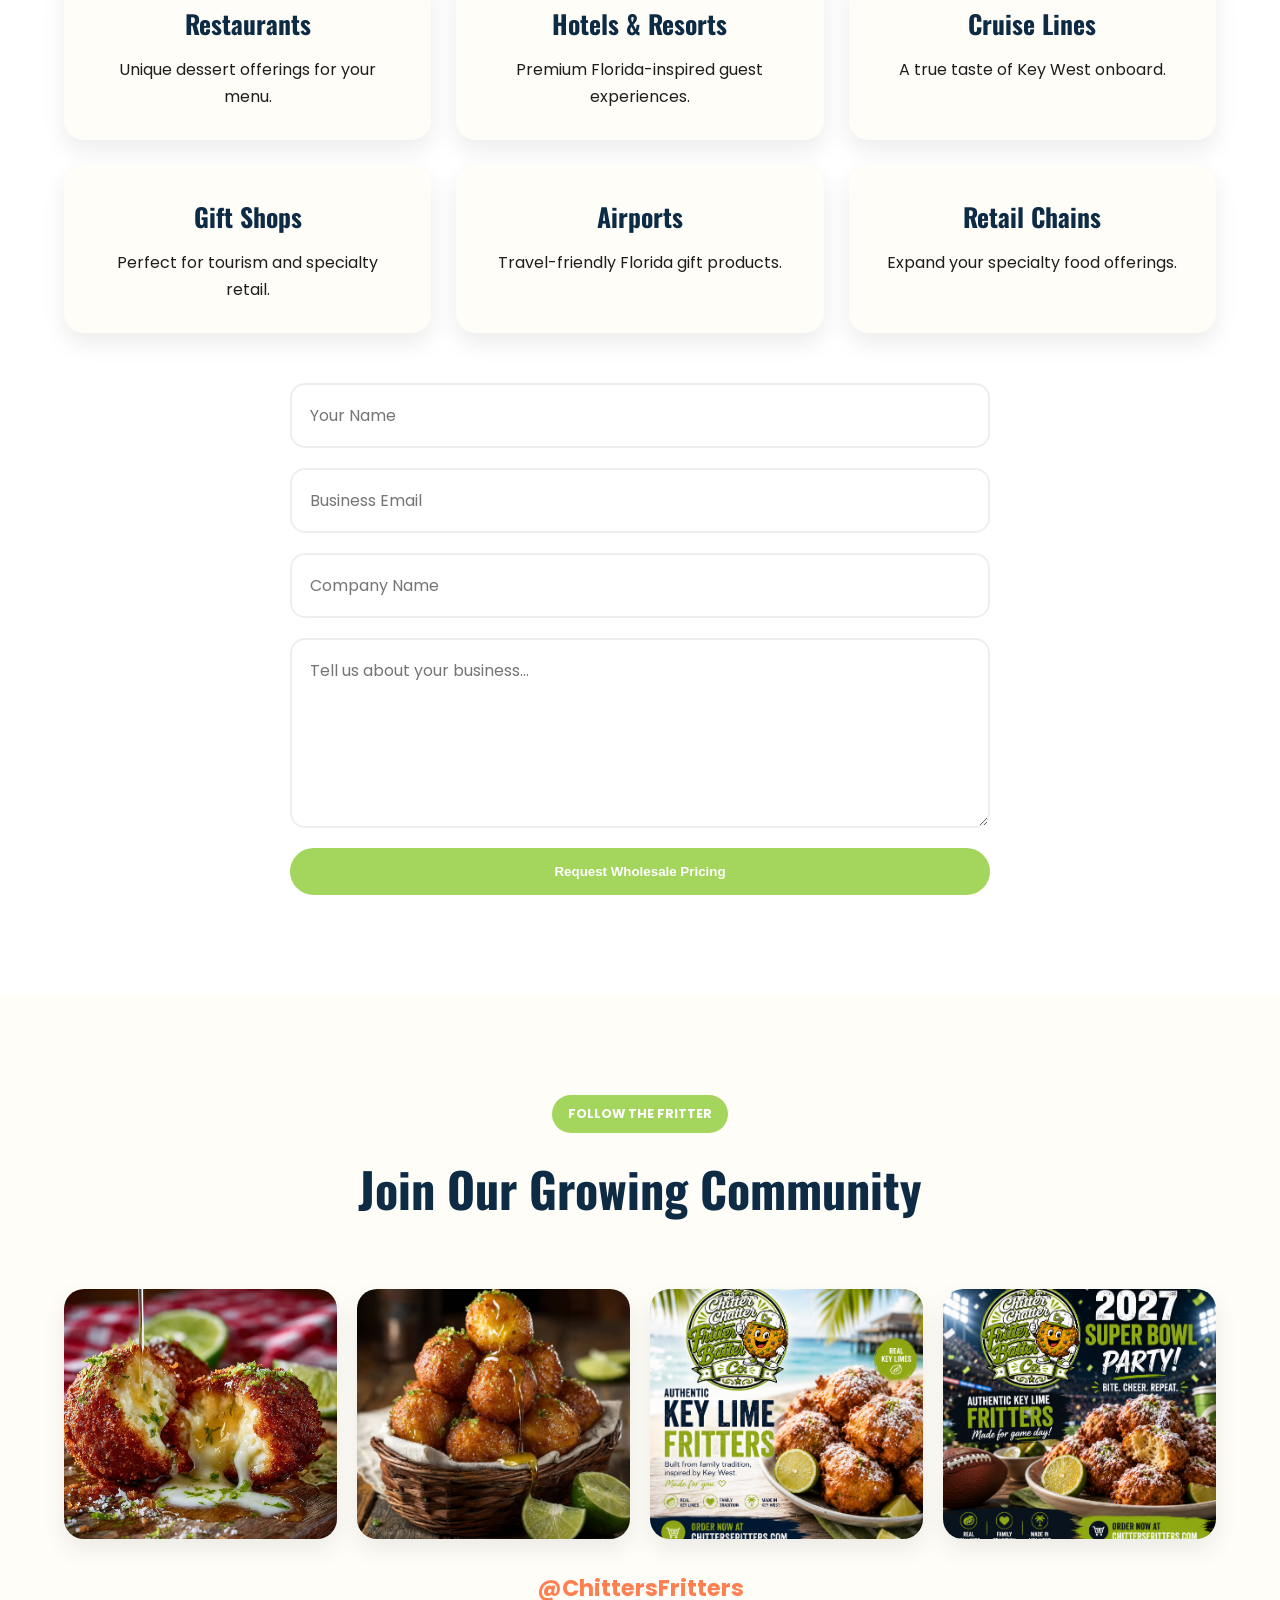
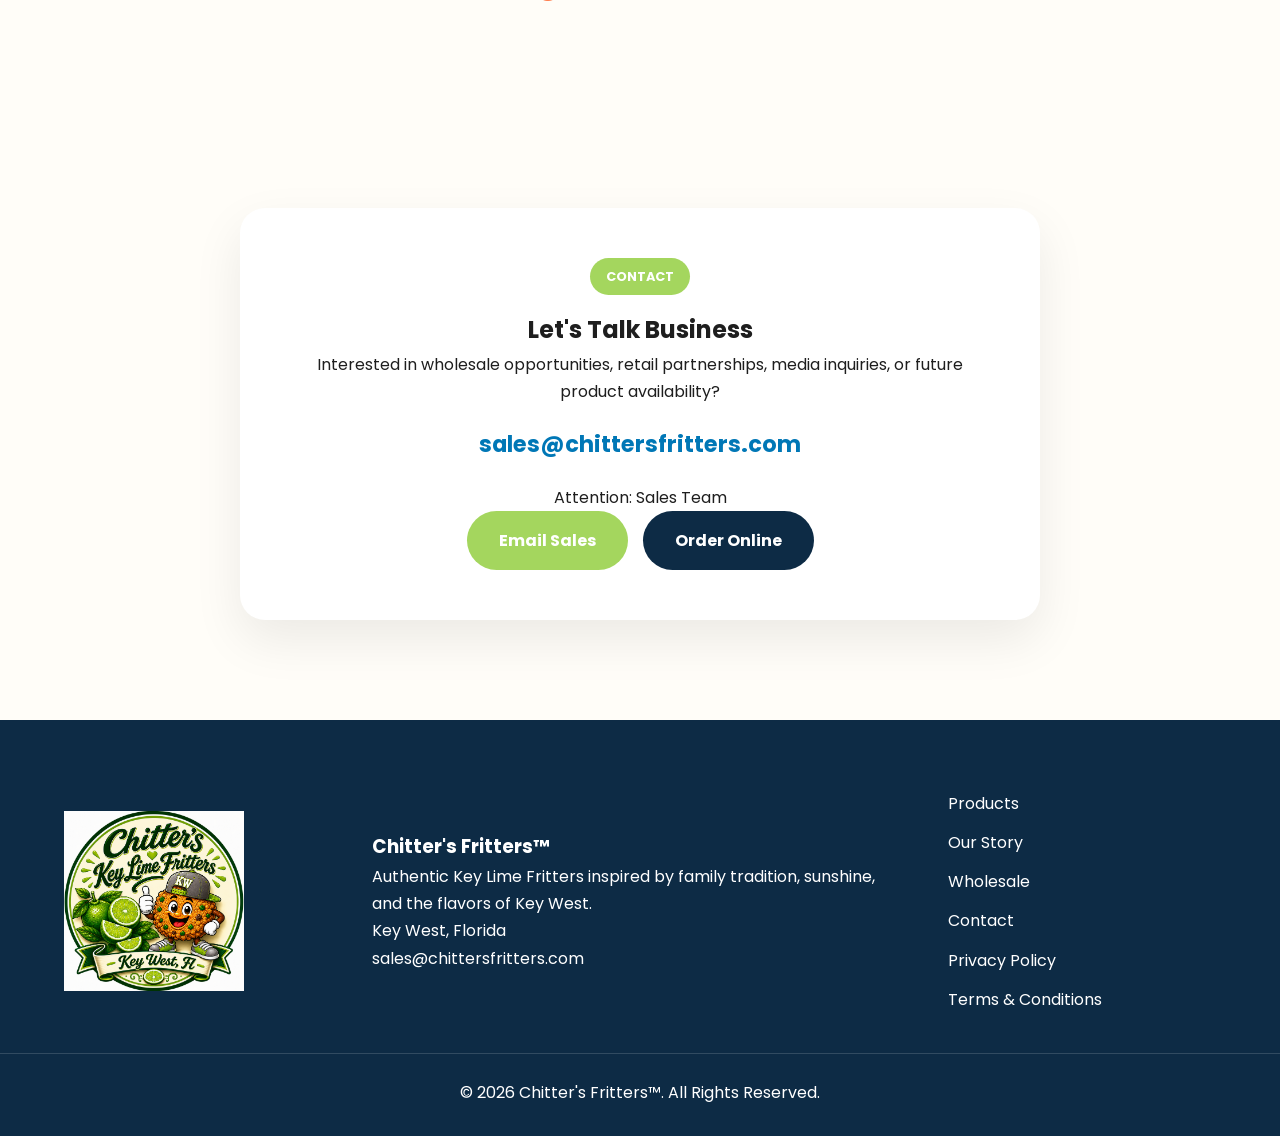
==== commit 30c7cbb4: "Update index.html" ====
--- a/index.html
+++ b/index.html
@@ -51,7 +51,7 @@
 <a href="#products">Products</a>
 <a href="#story">Our Story</a>
 <a href="#wholesale">Wholesale</a>
-<a href="">Menu</a>
+<a href="img/IMG_20260616_215140.png">Menu</a>
 <a href="#contact">Contact</a>
 
 </nav>
